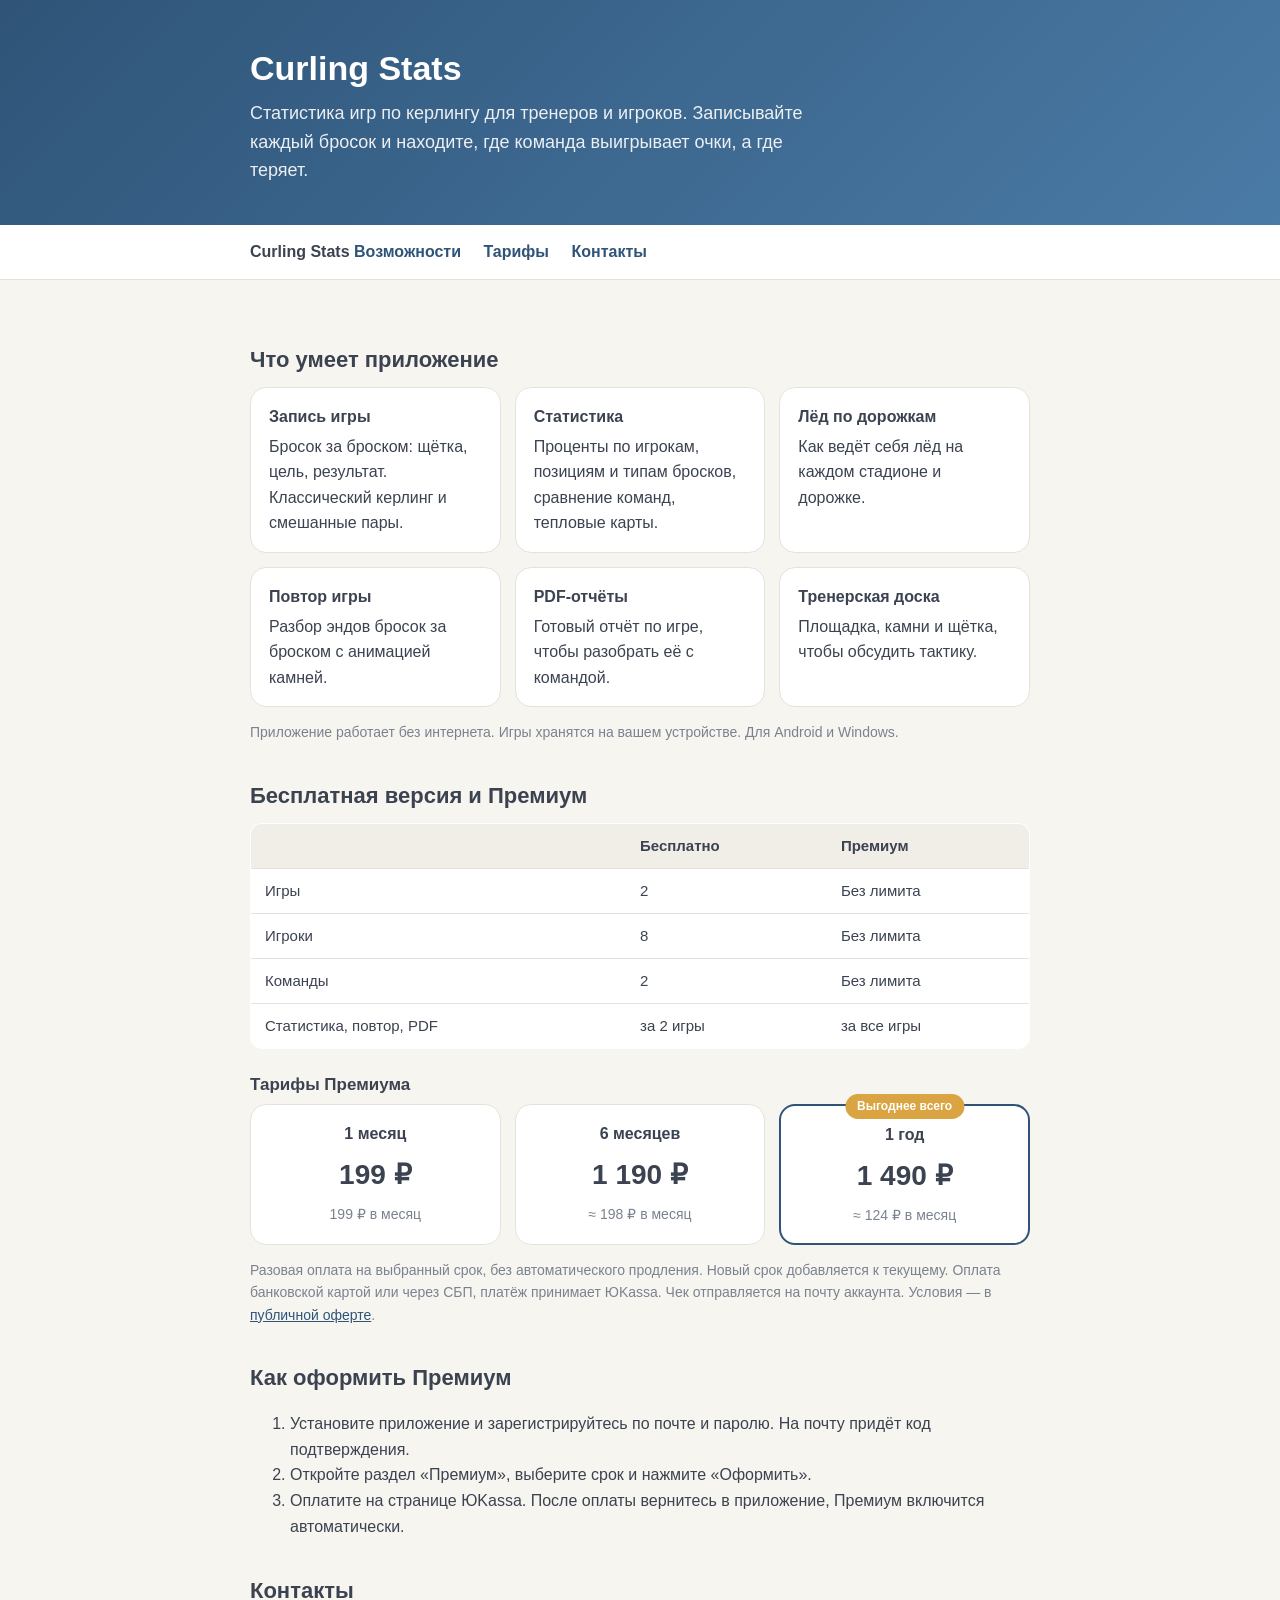
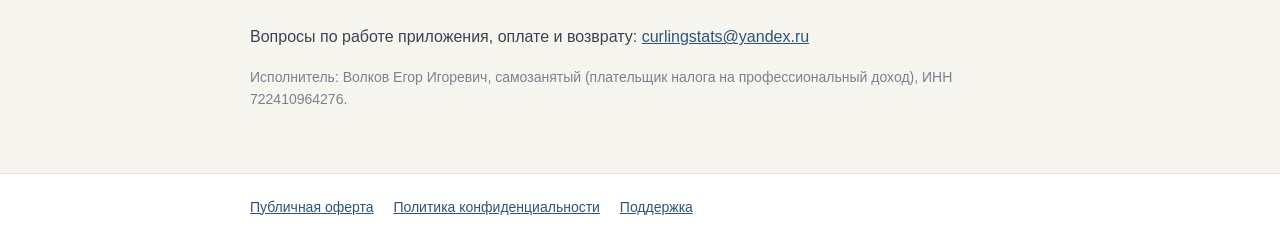
==== index.html @ 292b7df4 "Add files via upload" ====
<!DOCTYPE html>
<html lang="ru">
<head>
<meta charset="utf-8">
<meta name="viewport" content="width=device-width, initial-scale=1">
<title>Curling Stats — статистика игр по керлингу</title>
<meta name="description" content="Curling Stats: приложение для тренеров и игроков по керлингу. Записывайте броски, смотрите статистику, повтор и лёд по дорожкам.">
<link rel="stylesheet" href="style.css">
</head>
<body>
<header class="hero"><div class="wrap">
  <h1>Curling Stats</h1>
  <p>Статистика игр по керлингу для тренеров и игроков. Записывайте каждый бросок и находите, где команда выигрывает очки, а где теряет.</p>
</div></header>
<nav class="top"><div class="wrap">
  <span class="brand">Curling Stats</span>
  <a href="#features">Возможности</a>
  <a href="#prices">Тарифы</a>
  <a href="#contacts">Контакты</a>
</div></nav>
<main><div class="wrap">

<h2 id="features">Что умеет приложение</h2>
<div class="grid">
  <div class="card"><b>Запись игры</b>Бросок за броском: щётка, цель, результат. Классический керлинг и смешанные пары.</div>
  <div class="card"><b>Статистика</b>Проценты по игрокам, позициям и типам бросков, сравнение команд, тепловые карты.</div>
  <div class="card"><b>Лёд по дорожкам</b>Как ведёт себя лёд на каждом стадионе и дорожке.</div>
  <div class="card"><b>Повтор игры</b>Разбор эндов бросок за броском с анимацией камней.</div>
  <div class="card"><b>PDF-отчёты</b>Готовый отчёт по игре, чтобы разобрать её с командой.</div>
  <div class="card"><b>Тренерская доска</b>Площадка, камни и щётка, чтобы обсудить тактику.</div>
</div>
<p class="muted">Приложение работает без интернета. Игры хранятся на вашем устройстве. Для Android и Windows.</p>

<h2 id="prices">Бесплатная версия и Премиум</h2>
<table>
  <tr><th></th><th>Бесплатно</th><th>Премиум</th></tr>
  <tr><td>Игры</td><td>2</td><td>Без лимита</td></tr>
  <tr><td>Игроки</td><td>8</td><td>Без лимита</td></tr>
  <tr><td>Команды</td><td>2</td><td>Без лимита</td></tr>
  <tr><td>Статистика, повтор, PDF</td><td>за 2 игры</td><td>за все игры</td></tr>
</table>

<h3>Тарифы Премиума</h3>
<div class="grid">
  <div class="card price"><b>1 месяц</b><div class="sum">199 ₽</div><div class="note">199 ₽ в месяц</div></div>
  <div class="card price"><b>6 месяцев</b><div class="sum">1 190 ₽</div><div class="note">≈ 198 ₽ в месяц</div></div>
  <div class="card price best"><b>1 год</b><div class="sum">1 490 ₽</div><div class="note">≈ 124 ₽ в месяц</div></div>
</div>
<p class="muted">Разовая оплата на выбранный срок, без автоматического продления. Новый срок добавляется к текущему. Оплата банковской картой или через СБП, платёж принимает ЮKassa. Чек отправляется на почту аккаунта. Условия — в <a href="offer.html">публичной оферте</a>.</p>

<h2>Как оформить Премиум</h2>
<ol>
  <li>Установите приложение и зарегистрируйтесь по почте и паролю. На почту придёт код подтверждения.</li>
  <li>Откройте раздел «Премиум», выберите срок и нажмите «Оформить».</li>
  <li>Оплатите на странице ЮKassa. После оплаты вернитесь в приложение, Премиум включится автоматически.</li>
</ol>

<h2 id="contacts">Контакты</h2>
<p>Вопросы по работе приложения, оплате и возврату: <a href="mailto:curlingstats@yandex.ru">curlingstats@yandex.ru</a></p>
<p class="muted">Исполнитель: Волков Егор Игоревич, самозанятый (плательщик налога на профессиональный доход), ИНН 722410964276.</p>
</div></main>
<footer><div class="wrap">
  <a href="offer.html">Публичная оферта</a>
  <a href="privacy.html">Политика конфиденциальности</a>
  <a href="mailto:curlingstats@yandex.ru">Поддержка</a>
</div></footer>
</body>
</html>
---- style.css ----
:root { --text:#3b4250; --soft:#7a8290; --deep:#2f5478; --deep2:#4a7ba6; --bg:#f7f5f0; --line:#e6e2da; --gold:#d9a441; }
* { box-sizing: border-box; }
body { margin:0; font-family: -apple-system, "Segoe UI", Roboto, Arial, sans-serif; color:var(--text); background:var(--bg); line-height:1.6; }
.wrap { max-width: 820px; margin: 0 auto; padding: 0 20px; }
header.hero { background: linear-gradient(135deg, var(--deep), var(--deep2)); color:#fff; padding: 48px 0 40px; }
header.hero h1 { margin:0 0 10px; font-size: 34px; line-height:1.2; }
header.hero p { margin:0; font-size: 18px; opacity:.9; max-width: 560px; }
nav.top { padding: 14px 0; border-bottom:1px solid var(--line); background:#fff; }
nav.top a { margin-right: 18px; color:var(--deep); text-decoration:none; font-weight:600; }
nav.top .brand { color:var(--text); font-weight:800; }
main { padding: 28px 0 48px; }
h2 { font-size: 22px; margin: 34px 0 10px; }
h3 { font-size: 17px; margin: 22px 0 6px; }
p, li { font-size: 16px; }
.grid { display:grid; grid-template-columns: repeat(auto-fit,minmax(220px,1fr)); gap:14px; }
.card { background:#fff; border:1px solid var(--line); border-radius:16px; padding:16px 18px; }
.card b { display:block; margin-bottom:4px; }
.price { text-align:center; }
.price .sum { font-size: 28px; font-weight:800; margin:6px 0; }
.price .note { color:var(--soft); font-size:14px; }
.price.best { border:2px solid var(--deep); position:relative; }
.price.best::before { content:"Выгоднее всего"; position:absolute; top:-12px; left:50%; transform:translateX(-50%); background:var(--gold); color:#fff; font-size:12px; font-weight:700; padding:3px 12px; border-radius:20px; white-space:nowrap; }
table { border-collapse: collapse; width:100%; background:#fff; border:1px solid var(--line); border-radius:12px; overflow:hidden; }
th, td { text-align:left; padding:10px 14px; border-bottom:1px solid var(--line); font-size:15px; }
th { background:#f1eee8; }
.muted { color:var(--soft); font-size:14px; }
footer { border-top:1px solid var(--line); background:#fff; padding: 22px 0; color:var(--soft); font-size:14px; }
footer a { color:var(--deep); margin-right:16px; }
a { color:var(--deep); }
.legal h2 { margin-top: 28px; }
.legal ol { padding-left: 22px; }
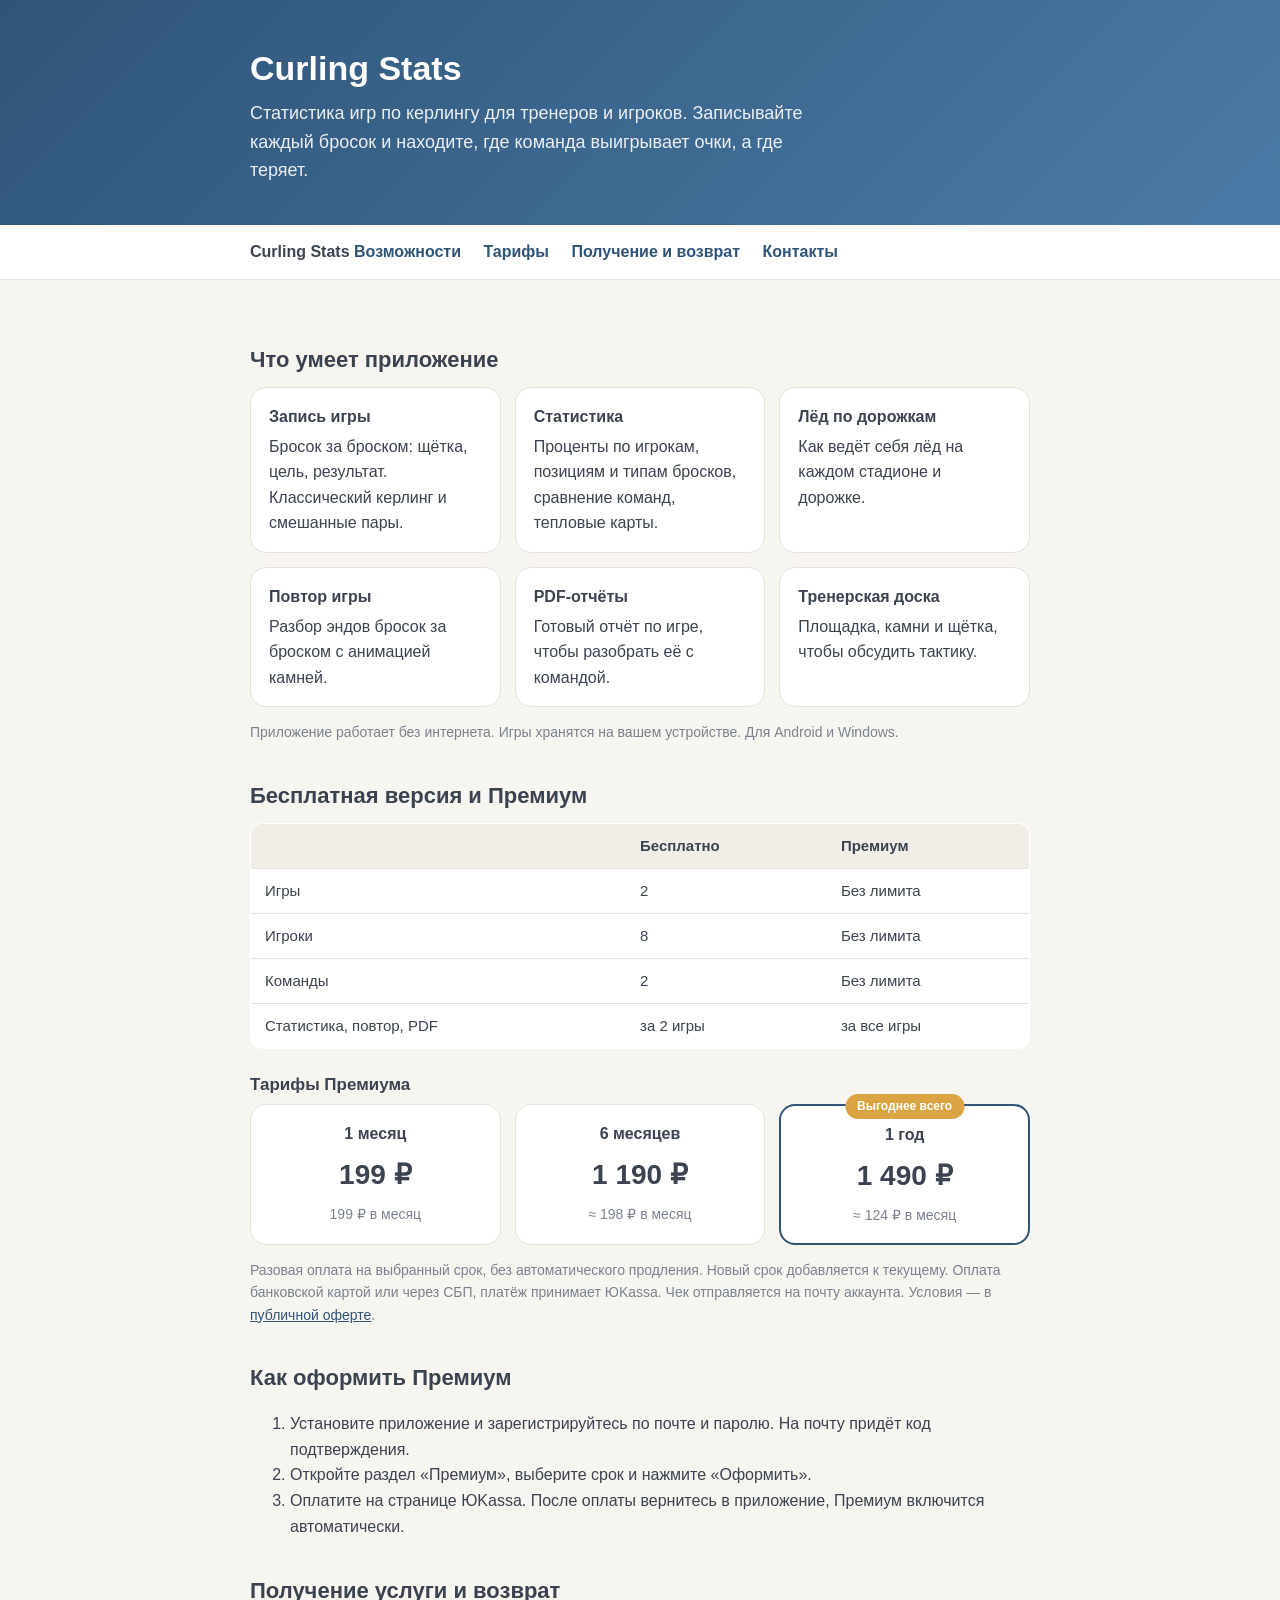
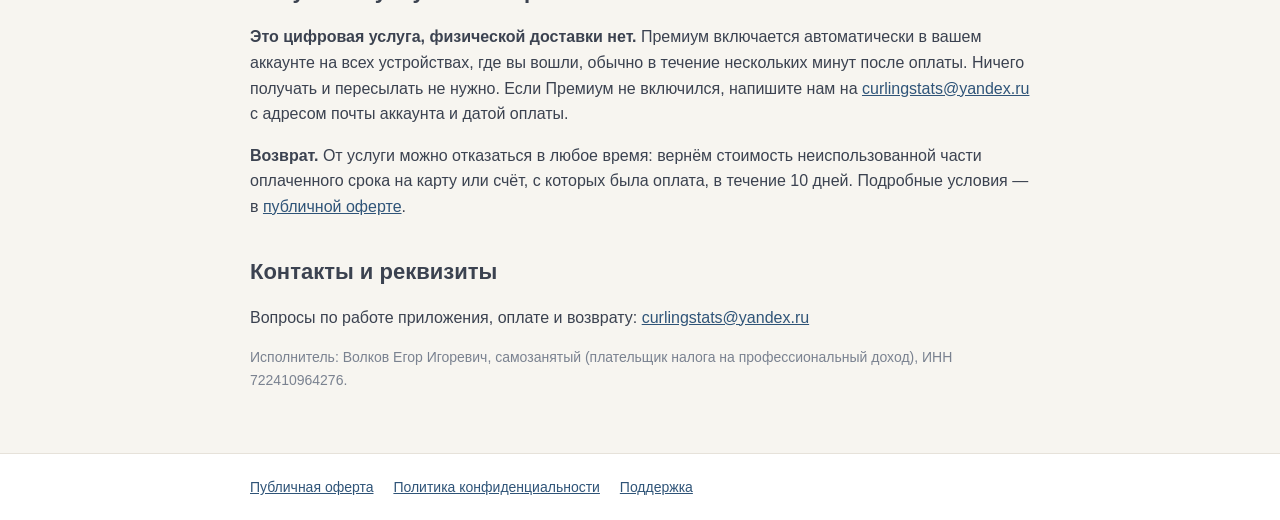
==== commit 1a4747c1: "Add files via upload" ====
--- a/index.html
+++ b/index.html
@@ -16,6 +16,7 @@
   <span class="brand">Curling Stats</span>
   <a href="#features">Возможности</a>
   <a href="#prices">Тарифы</a>
+  <a href="#delivery">Получение и возврат</a>
   <a href="#contacts">Контакты</a>
 </div></nav>
 <main><div class="wrap">
@@ -55,7 +56,11 @@
   <li>Оплатите на странице ЮKassa. После оплаты вернитесь в приложение, Премиум включится автоматически.</li>
 </ol>
 
-<h2 id="contacts">Контакты</h2>
+<h2 id="delivery">Получение услуги и возврат</h2>
+<p><b>Это цифровая услуга, физической доставки нет.</b> Премиум включается автоматически в вашем аккаунте на всех устройствах, где вы вошли, обычно в течение нескольких минут после оплаты. Ничего получать и пересылать не нужно. Если Премиум не включился, напишите нам на <a href="mailto:curlingstats@yandex.ru">curlingstats@yandex.ru</a> с адресом почты аккаунта и датой оплаты.</p>
+<p><b>Возврат.</b> От услуги можно отказаться в любое время: вернём стоимость неиспользованной части оплаченного срока на карту или счёт, с которых была оплата, в течение 10 дней. Подробные условия — в <a href="offer.html">публичной оферте</a>.</p>
+
+<h2 id="contacts">Контакты и реквизиты</h2>
 <p>Вопросы по работе приложения, оплате и возврату: <a href="mailto:curlingstats@yandex.ru">curlingstats@yandex.ru</a></p>
 <p class="muted">Исполнитель: Волков Егор Игоревич, самозанятый (плательщик налога на профессиональный доход), ИНН 722410964276.</p>
 </div></main>
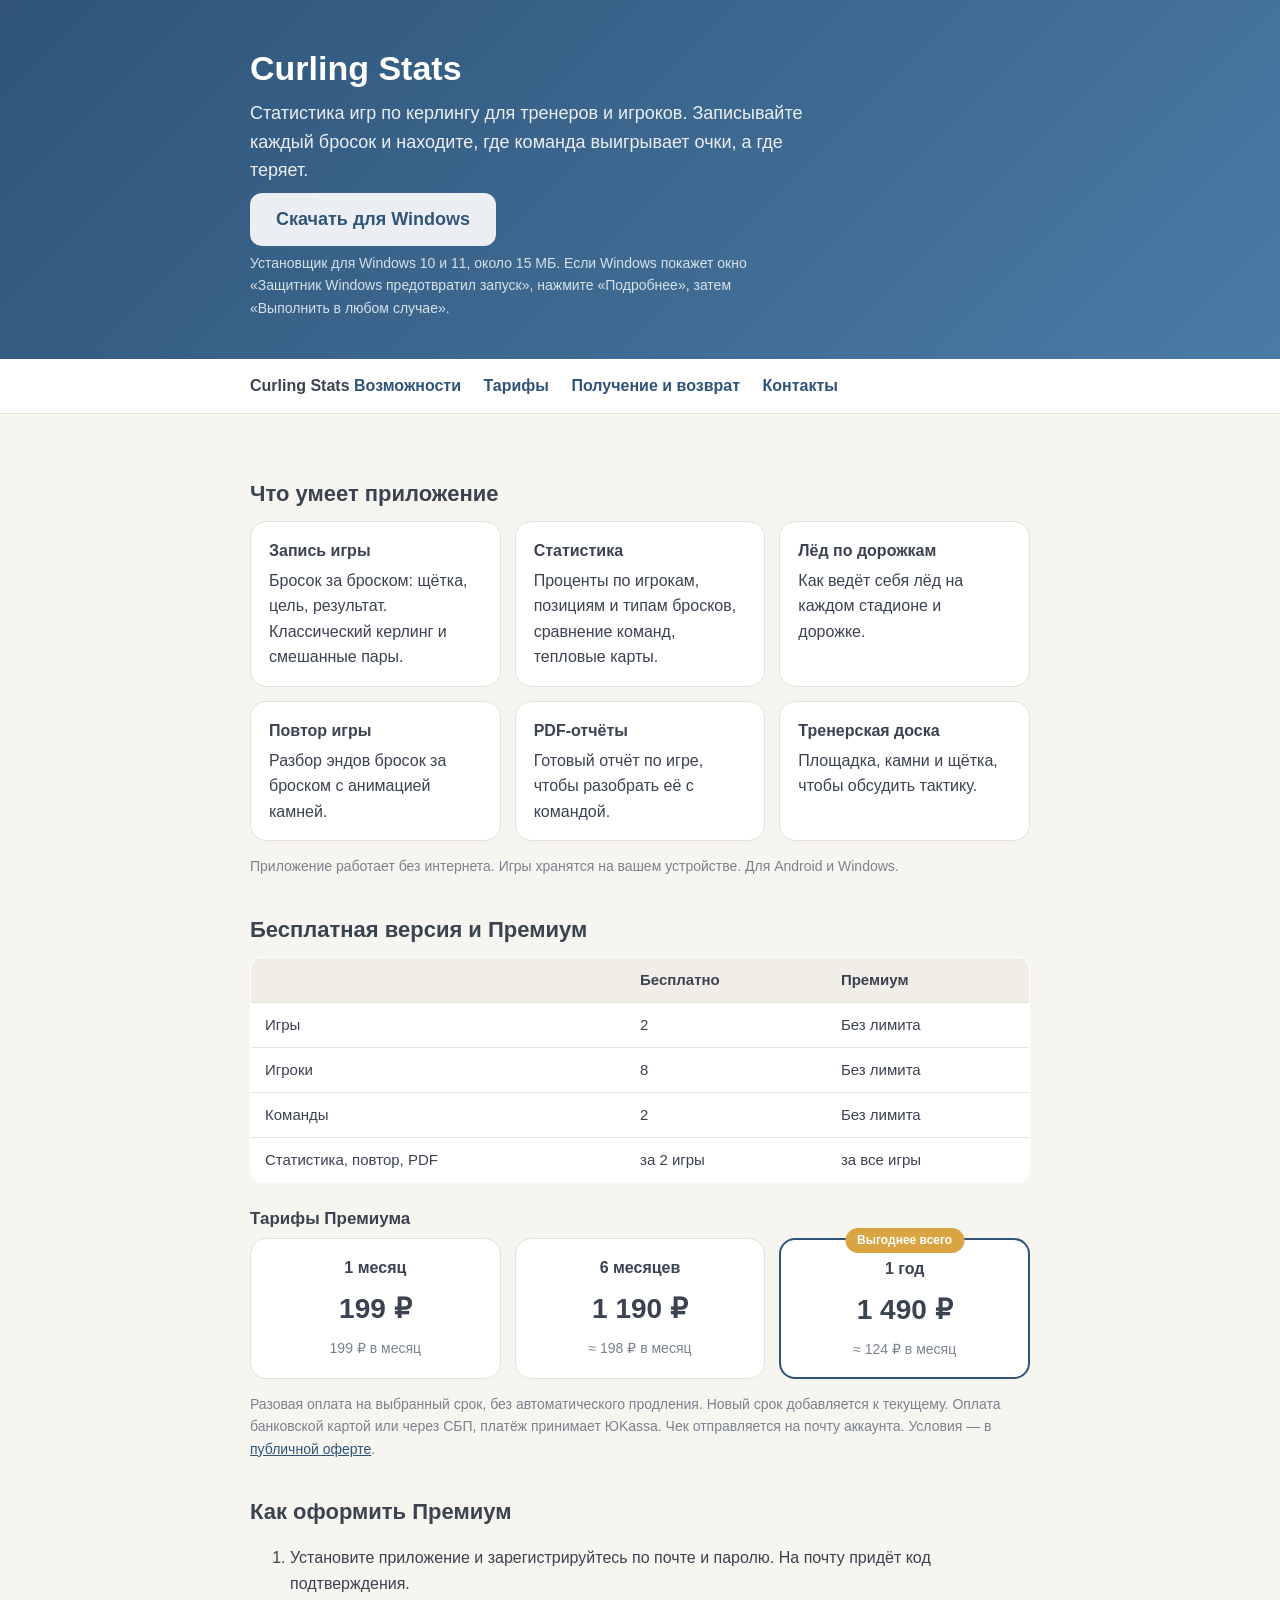
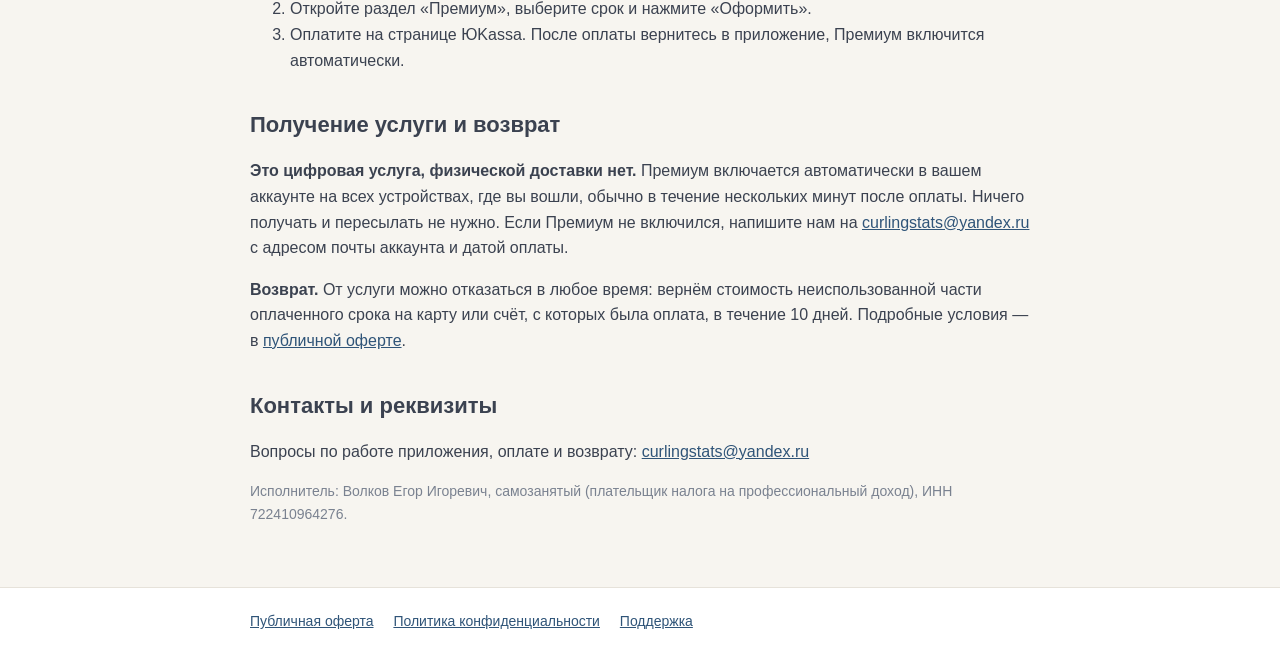
==== commit 95d6b490: "Add files via upload" ====
--- a/index.html
+++ b/index.html
@@ -11,6 +11,8 @@
 <header class="hero"><div class="wrap">
   <h1>Curling Stats</h1>
   <p>Статистика игр по керлингу для тренеров и игроков. Записывайте каждый бросок и находите, где команда выигрывает очки, а где теряет.</p>
+  <p><a class="btn" href="https://github.com/Grovlyd/curlingstats-site/releases/latest/download/CurlingStats_Setup.exe">Скачать для Windows</a></p>
+  <p class="small">Установщик для Windows 10 и 11, около 15 МБ. Если Windows покажет окно «Защитник Windows предотвратил запуск», нажмите «Подробнее», затем «Выполнить в любом случае».</p>
 </div></header>
 <nav class="top"><div class="wrap">
   <span class="brand">Curling Stats</span>
--- a/style.css
+++ b/style.css
@@ -29,3 +29,6 @@
 a { color:var(--deep); }
 .legal h2 { margin-top: 28px; }
 .legal ol { padding-left: 22px; }
+.btn { display:inline-block; background:#fff; color:var(--deep); font-weight:800; text-decoration:none; padding:12px 26px; border-radius:12px; margin-top:8px; }
+.btn:hover { background:#f1eee8; }
+header.hero p.small { font-size:14px; opacity:.8; margin-top:6px; }
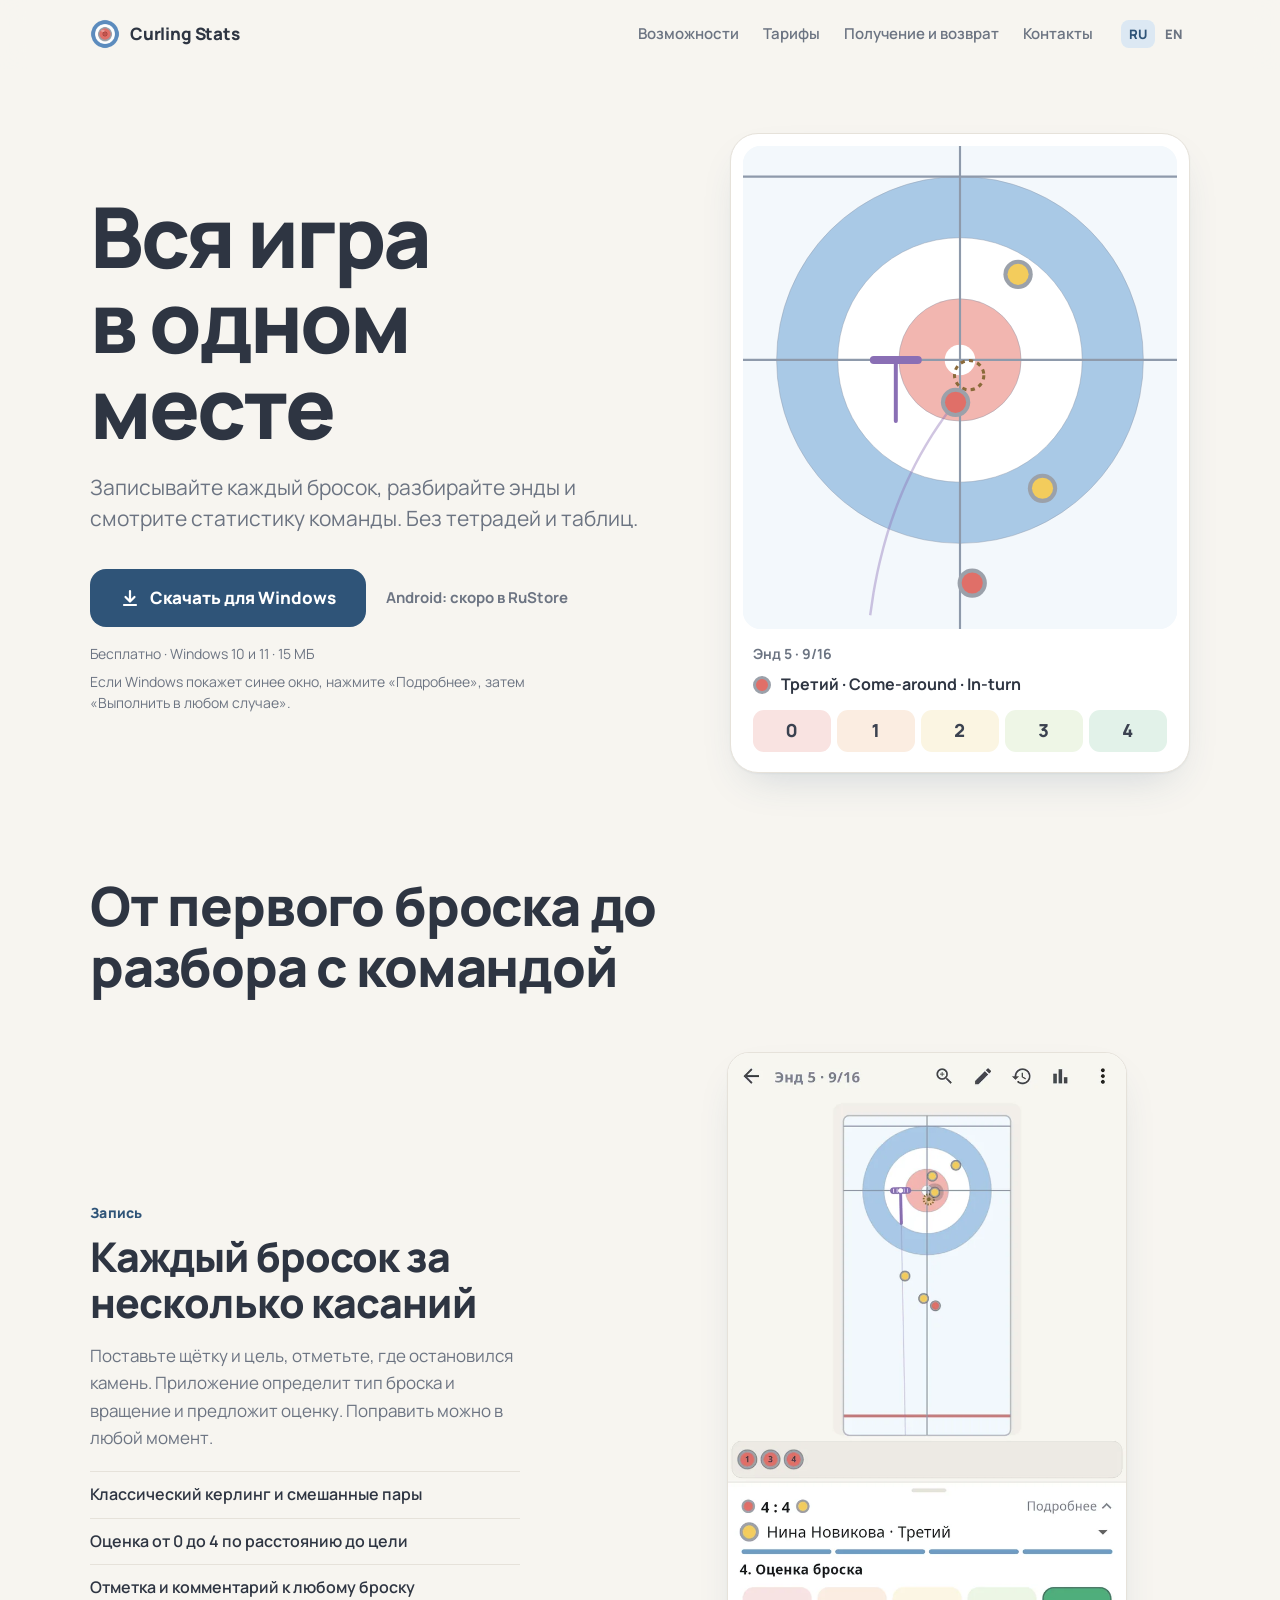
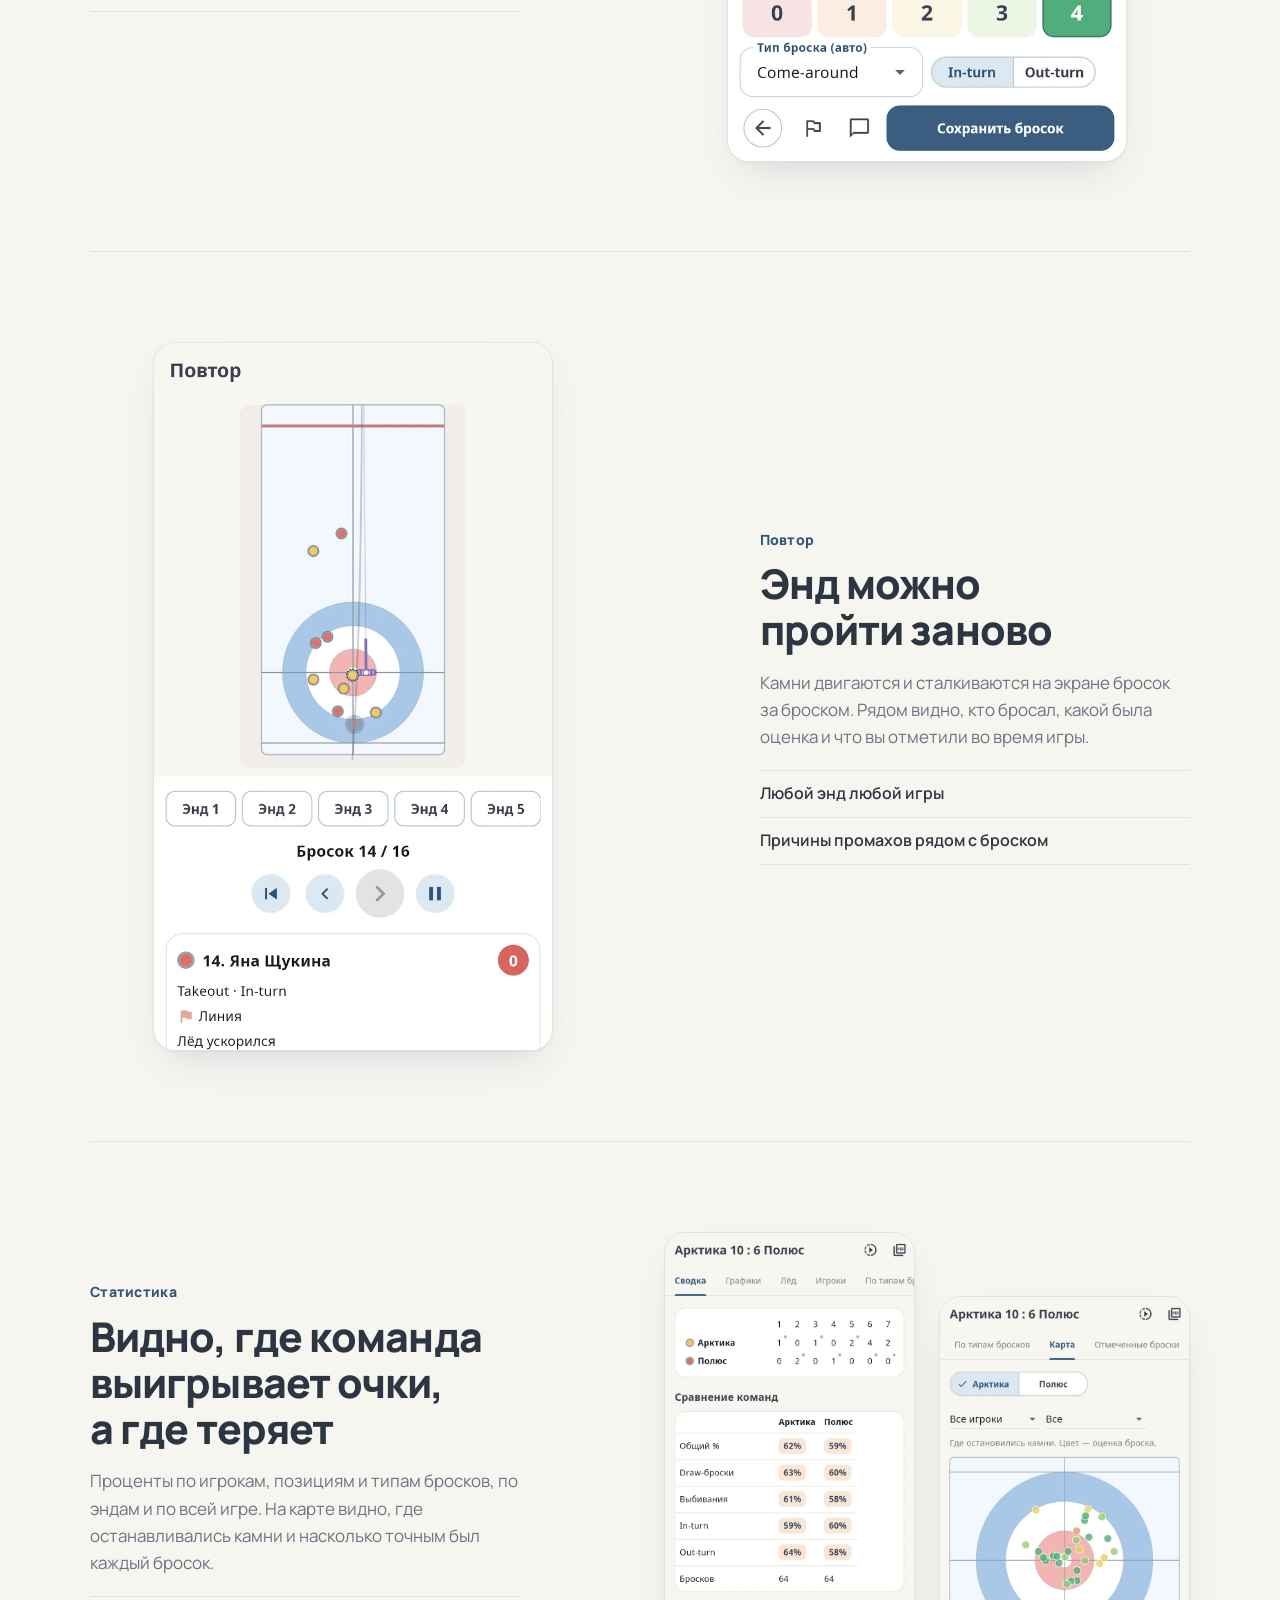
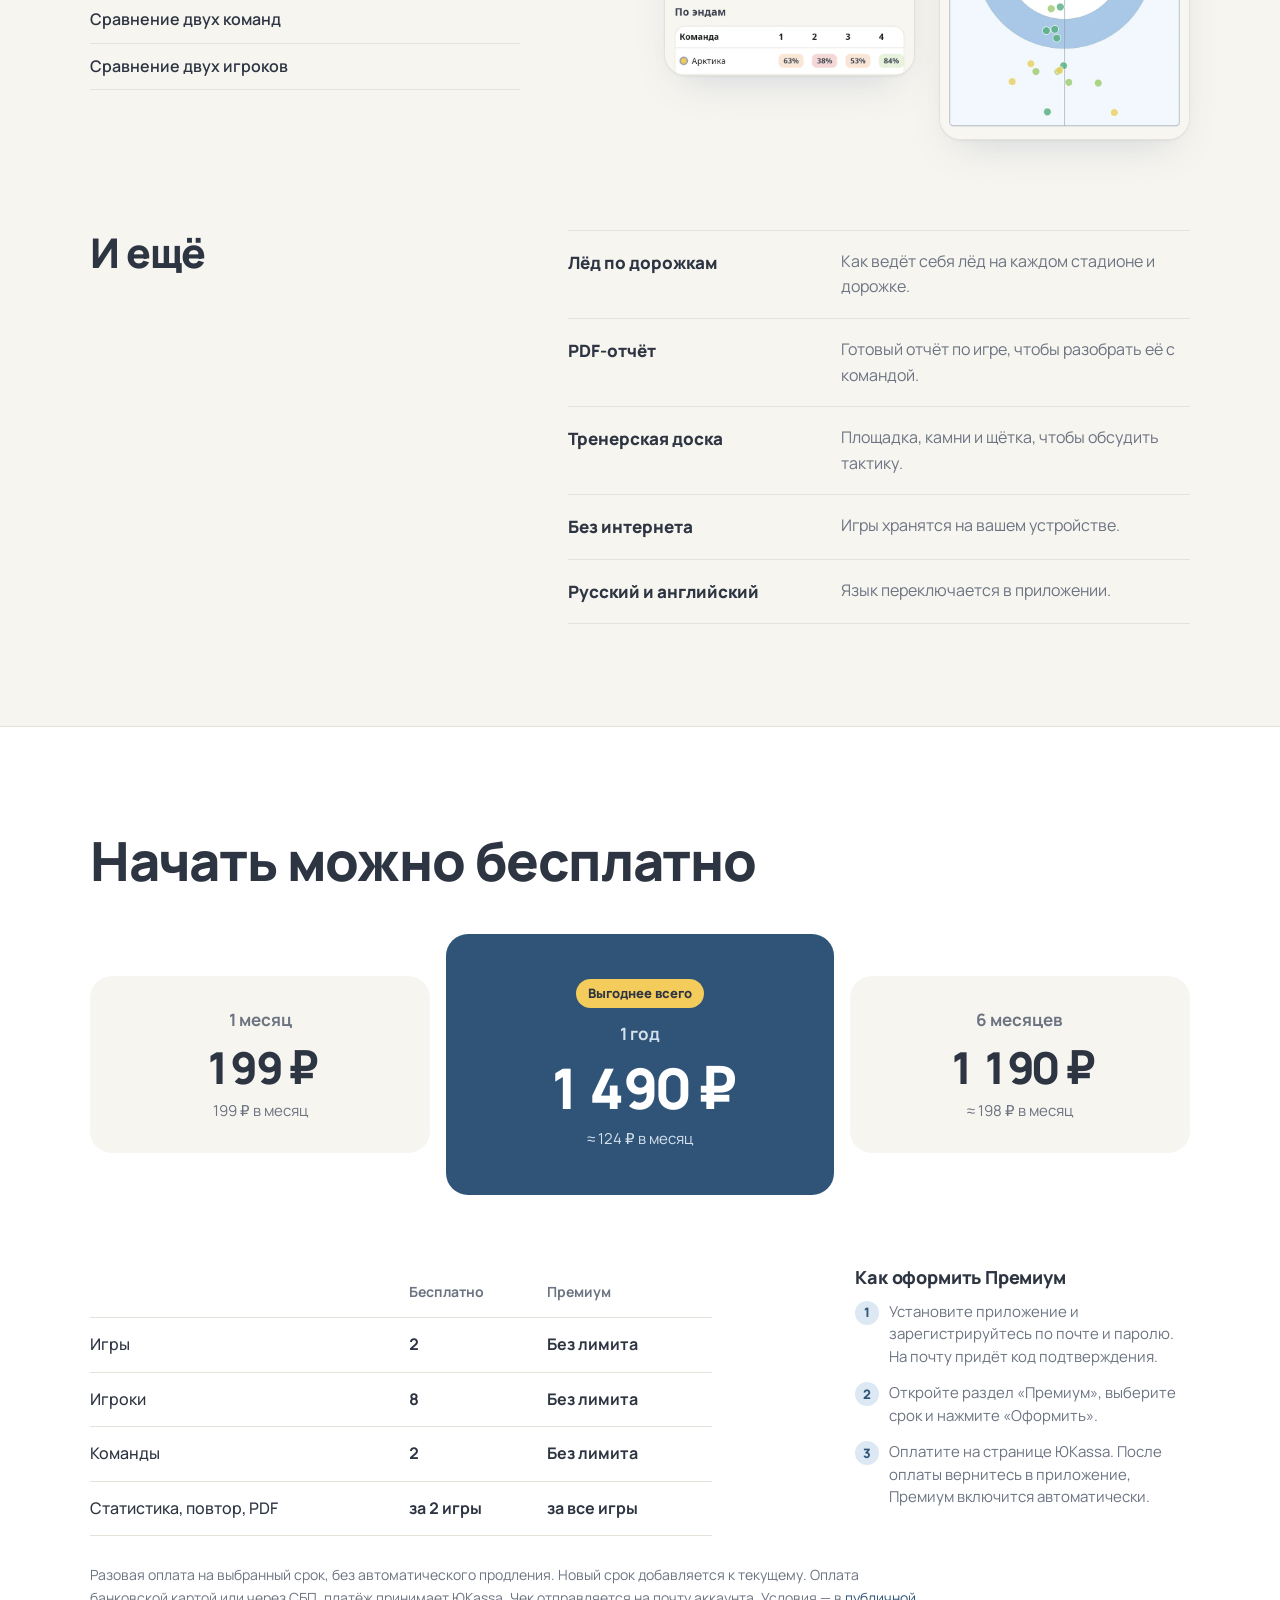
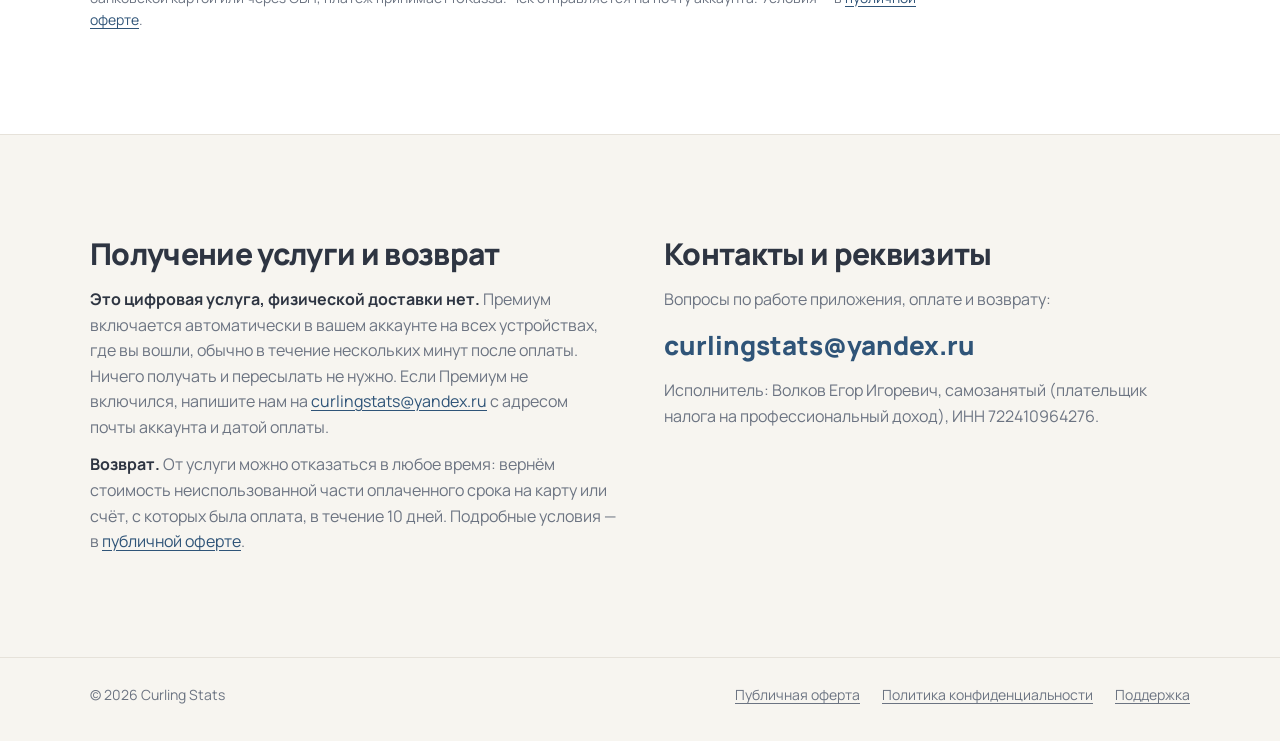
==== commit 0ff579cf: "Add files via upload" ====
--- a/index.html
+++ b/index.html
@@ -1,75 +1,171 @@
-<!DOCTYPE html>
-<html lang="ru">
-<head>
-<meta charset="utf-8">
-<meta name="viewport" content="width=device-width, initial-scale=1">
-<title>Curling Stats — статистика игр по керлингу</title>
-<meta name="description" content="Curling Stats: приложение для тренеров и игроков по керлингу. Записывайте броски, смотрите статистику, повтор и лёд по дорожкам.">
-<link rel="stylesheet" href="style.css">
-</head>
-<body>
-<header class="hero"><div class="wrap">
-  <h1>Curling Stats</h1>
-  <p>Статистика игр по керлингу для тренеров и игроков. Записывайте каждый бросок и находите, где команда выигрывает очки, а где теряет.</p>
-  <p><a class="btn" href="https://github.com/Grovlyd/curlingstats-site/releases/latest/download/CurlingStats_Setup.exe">Скачать для Windows</a></p>
-  <p class="small">Установщик для Windows 10 и 11, около 15 МБ. Если Windows покажет окно «Защитник Windows предотвратил запуск», нажмите «Подробнее», затем «Выполнить в любом случае».</p>
-</div></header>
-<nav class="top"><div class="wrap">
-  <span class="brand">Curling Stats</span>
-  <a href="#features">Возможности</a>
-  <a href="#prices">Тарифы</a>
-  <a href="#delivery">Получение и возврат</a>
-  <a href="#contacts">Контакты</a>
-</div></nav>
-<main><div class="wrap">
-
-<h2 id="features">Что умеет приложение</h2>
-<div class="grid">
-  <div class="card"><b>Запись игры</b>Бросок за броском: щётка, цель, результат. Классический керлинг и смешанные пары.</div>
-  <div class="card"><b>Статистика</b>Проценты по игрокам, позициям и типам бросков, сравнение команд, тепловые карты.</div>
-  <div class="card"><b>Лёд по дорожкам</b>Как ведёт себя лёд на каждом стадионе и дорожке.</div>
-  <div class="card"><b>Повтор игры</b>Разбор эндов бросок за броском с анимацией камней.</div>
-  <div class="card"><b>PDF-отчёты</b>Готовый отчёт по игре, чтобы разобрать её с командой.</div>
-  <div class="card"><b>Тренерская доска</b>Площадка, камни и щётка, чтобы обсудить тактику.</div>
-</div>
-<p class="muted">Приложение работает без интернета. Игры хранятся на вашем устройстве. Для Android и Windows.</p>
-
-<h2 id="prices">Бесплатная версия и Премиум</h2>
-<table>
-  <tr><th></th><th>Бесплатно</th><th>Премиум</th></tr>
-  <tr><td>Игры</td><td>2</td><td>Без лимита</td></tr>
-  <tr><td>Игроки</td><td>8</td><td>Без лимита</td></tr>
-  <tr><td>Команды</td><td>2</td><td>Без лимита</td></tr>
-  <tr><td>Статистика, повтор, PDF</td><td>за 2 игры</td><td>за все игры</td></tr>
-</table>
-
-<h3>Тарифы Премиума</h3>
-<div class="grid">
-  <div class="card price"><b>1 месяц</b><div class="sum">199 ₽</div><div class="note">199 ₽ в месяц</div></div>
-  <div class="card price"><b>6 месяцев</b><div class="sum">1 190 ₽</div><div class="note">≈ 198 ₽ в месяц</div></div>
-  <div class="card price best"><b>1 год</b><div class="sum">1 490 ₽</div><div class="note">≈ 124 ₽ в месяц</div></div>
-</div>
-<p class="muted">Разовая оплата на выбранный срок, без автоматического продления. Новый срок добавляется к текущему. Оплата банковской картой или через СБП, платёж принимает ЮKassa. Чек отправляется на почту аккаунта. Условия — в <a href="offer.html">публичной оферте</a>.</p>
-
-<h2>Как оформить Премиум</h2>
-<ol>
-  <li>Установите приложение и зарегистрируйтесь по почте и паролю. На почту придёт код подтверждения.</li>
-  <li>Откройте раздел «Премиум», выберите срок и нажмите «Оформить».</li>
-  <li>Оплатите на странице ЮKassa. После оплаты вернитесь в приложение, Премиум включится автоматически.</li>
-</ol>
-
-<h2 id="delivery">Получение услуги и возврат</h2>
-<p><b>Это цифровая услуга, физической доставки нет.</b> Премиум включается автоматически в вашем аккаунте на всех устройствах, где вы вошли, обычно в течение нескольких минут после оплаты. Ничего получать и пересылать не нужно. Если Премиум не включился, напишите нам на <a href="mailto:curlingstats@yandex.ru">curlingstats@yandex.ru</a> с адресом почты аккаунта и датой оплаты.</p>
-<p><b>Возврат.</b> От услуги можно отказаться в любое время: вернём стоимость неиспользованной части оплаченного срока на карту или счёт, с которых была оплата, в течение 10 дней. Подробные условия — в <a href="offer.html">публичной оферте</a>.</p>
-
-<h2 id="contacts">Контакты и реквизиты</h2>
-<p>Вопросы по работе приложения, оплате и возврату: <a href="mailto:curlingstats@yandex.ru">curlingstats@yandex.ru</a></p>
-<p class="muted">Исполнитель: Волков Егор Игоревич, самозанятый (плательщик налога на профессиональный доход), ИНН 722410964276.</p>
-</div></main>
-<footer><div class="wrap">
-  <a href="offer.html">Публичная оферта</a>
-  <a href="privacy.html">Политика конфиденциальности</a>
-  <a href="mailto:curlingstats@yandex.ru">Поддержка</a>
-</div></footer>
-</body>
-</html>
+<!DOCTYPE html>
+<html lang="ru">
+<head>
+<meta charset="utf-8">
+<meta name="viewport" content="width=device-width, initial-scale=1">
+<title>Curling Stats — статистика игр по керлингу</title>
+<meta name="description" content="Приложение для тренеров по керлингу: запись бросков, повтор эндов, статистика команды и PDF-отчёт. Бесплатная версия для Windows.">
+<link rel="canonical" href="https://curlingstats.ru/">
+<link rel="alternate" hreflang="ru" href="https://curlingstats.ru/">
+<link rel="alternate" hreflang="en" href="https://curlingstats.ru/en/">
+<meta property="og:title" content="Curling Stats — вся игра в одном месте">
+<meta property="og:description" content="Запись бросков, повтор эндов и статистика команды.">
+<meta property="og:image" content="https://curlingstats.ru/assets/icon-512.png">
+<meta property="og:url" content="https://curlingstats.ru/">
+<meta name="theme-color" content="#F7F5F0">
+<link rel="icon" type="image/png" sizes="96x96" href="assets/icon-96.png">
+<link rel="apple-touch-icon" href="assets/icon-180.png">
+<link rel="preload" href="assets/fonts/manrope-cyrillic.woff2" as="font" type="font/woff2" crossorigin>
+<link rel="stylesheet" href="style.css">
+<script>document.documentElement.className='js'</script>
+</head>
+<body>
+<header class="site-head"><div class="wrap">
+  <a class="brand" href="#top"><img src="assets/icon-96.png" alt="" width="30" height="30">Curling Stats</a>
+  <nav class="site-nav" aria-label="Разделы">
+    <a href="#features">Возможности</a>
+    <a href="#prices">Тарифы</a>
+    <a href="#delivery">Получение и возврат</a>
+    <a href="#contacts">Контакты</a>
+  </nav>
+  <div class="lang"><span aria-current="true">RU</span><a href="en/" hreflang="en" lang="en">EN</a></div>
+</div></header>
+
+<main id="top">
+<section class="hero"><div class="wrap">
+  <div>
+    <h1>Вся игра в&nbsp;одном месте</h1>
+    <p class="lead">Записывайте каждый бросок, разбирайте энды и смотрите статистику команды. Без тетрадей и таблиц.</p>
+    <div class="cta">
+      <a class="btn" href="https://github.com/Grovlyd/curlingstats-site/releases/latest/download/CurlingStats_Setup.exe">
+        <svg viewBox="0 0 20 20" fill="none" stroke="currentColor" stroke-width="2.2" stroke-linecap="round" stroke-linejoin="round" aria-hidden="true"><path d="M10 3v10M5.5 9 10 13.5 14.5 9M4 17h12"/></svg>
+        Скачать для Windows
+      </a>
+      <span class="soon">Android: скоро в RuStore</span>
+    </div>
+    <p class="fine">Бесплатно · Windows 10 и 11 · 15 МБ</p>
+    <p class="hint">Если Windows покажет синее окно, нажмите «Подробнее», затем «Выполнить в любом случае».</p>
+  </div>
+  <figure class="live" style="margin-block:0">
+    <canvas id="sheet" role="img" aria-label="Анимация: камни движутся по льду к дому, каждый бросок получает оценку от 0 до 4"></canvas>
+    <figcaption class="hud">
+      <div class="hud-top" id="hud-shot">Энд 5 · 9/16</div>
+      <div class="hud-row"><i id="hud-dot"></i><span id="hud-who">Третий · Come-around · In-turn</span></div>
+      <div class="rate" aria-hidden="true"><b>0</b><b>1</b><b>2</b><b>3</b><b>4</b></div>
+    </figcaption>
+  </figure>
+</div></section>
+
+<section id="features"><div class="wrap">
+  <h2 class="section-title reveal">От первого броска до разбора с&nbsp;командой</h2>
+
+  <article class="chapter reveal">
+    <div class="text">
+      <div class="kicker">Запись</div>
+      <h3>Каждый бросок за несколько касаний</h3>
+      <p>Поставьте щётку и цель, отметьте, где остановился камень. Приложение определит тип броска и вращение и предложит оценку. Поправить можно в любой момент.</p>
+      <ul>
+        <li>Классический керлинг и смешанные пары</li>
+        <li>Оценка от 0 до 4 по расстоянию до цели</li>
+        <li>Отметка и комментарий к любому броску</li>
+      </ul>
+    </div>
+    <div class="media single"><div class="shot"><img src="assets/shots/record.webp" width="720" height="1280" loading="lazy" alt="Экран записи броска: дом, камни и оценка от 0 до 4"></div></div>
+  </article>
+
+  <article class="chapter flip reveal">
+    <div class="text">
+      <div class="kicker">Повтор</div>
+      <h3>Энд можно пройти заново</h3>
+      <p>Камни двигаются и сталкиваются на экране бросок за броском. Рядом видно, кто бросал, какой была оценка и что вы отметили во время игры.</p>
+      <ul>
+        <li>Любой энд любой игры</li>
+        <li>Причины промахов рядом с броском</li>
+      </ul>
+    </div>
+    <div class="media single"><div class="shot"><img src="assets/shots/replay.webp" width="720" height="1280" loading="lazy" alt="Экран повтора: бросок 14 из 16 с оценкой и причиной промаха"></div></div>
+  </article>
+
+  <article class="chapter reveal">
+    <div class="text">
+      <div class="kicker">Статистика</div>
+      <h3>Видно, где команда выигрывает очки, а&nbsp;где теряет</h3>
+      <p>Проценты по игрокам, позициям и типам бросков, по эндам и по всей игре. На карте видно, где останавливались камни и насколько точным был каждый бросок.</p>
+      <ul>
+        <li>Сравнение двух команд</li>
+        <li>Сравнение двух игроков</li>
+      </ul>
+    </div>
+    <div class="media pair">
+      <div class="shot"><img src="assets/shots/stats.webp" width="720" height="1280" loading="lazy" alt="Сводка игры: счёт по эндам и сравнение команд в процентах"></div>
+      <div class="shot"><img src="assets/shots/map.webp" width="720" height="1280" loading="lazy" alt="Карта: точки остановки камней в доме, цвет показывает оценку броска"></div>
+    </div>
+  </article>
+</div></section>
+
+<section class="section" style="padding-top:0"><div class="wrap also reveal">
+  <div class="head"><h2 class="section-title" style="font-size:clamp(28px,3.2vw,42px)">И&nbsp;ещё</h2></div>
+  <dl>
+    <div><dt>Лёд по дорожкам</dt><dd>Как ведёт себя лёд на каждом стадионе и дорожке.</dd></div>
+    <div><dt>PDF-отчёт</dt><dd>Готовый отчёт по игре, чтобы разобрать её с командой.</dd></div>
+    <div><dt>Тренерская доска</dt><dd>Площадка, камни и щётка, чтобы обсудить тактику.</dd></div>
+    <div><dt>Без интернета</dt><dd>Игры хранятся на вашем устройстве.</dd></div>
+    <div><dt>Русский и английский</dt><dd>Язык переключается в приложении.</dd></div>
+  </dl>
+</div></section>
+
+<section class="section band" id="prices"><div class="wrap">
+  <h2 class="section-title reveal">Начать можно бесплатно</h2>
+  <div class="plans reveal">
+    <div class="plan"><span>1 месяц</span><strong>199 ₽</strong><em>199 ₽ в месяц</em></div>
+    <div class="plan best"><u>Выгоднее всего</u><span>1 год</span><strong>1 490 ₽</strong><em>≈ 124 ₽ в месяц</em></div>
+    <div class="plan"><span>6 месяцев</span><strong>1 190 ₽</strong><em>≈ 198 ₽ в месяц</em></div>
+  </div>
+  <div class="compare-wrap reveal">
+    <table class="compare">
+      <thead><tr><th scope="col"></th><th scope="col">Бесплатно</th><th scope="col">Премиум</th></tr></thead>
+      <tbody>
+        <tr><td>Игры</td><td>2</td><td>Без лимита</td></tr>
+        <tr><td>Игроки</td><td>8</td><td>Без лимита</td></tr>
+        <tr><td>Команды</td><td>2</td><td>Без лимита</td></tr>
+        <tr><td>Статистика, повтор, PDF</td><td>за 2 игры</td><td>за все игры</td></tr>
+      </tbody>
+    </table>
+    <div class="steps">
+      <h3>Как оформить Премиум</h3>
+      <ol>
+        <li>Установите приложение и зарегистрируйтесь по почте и паролю. На почту придёт код подтверждения.</li>
+        <li>Откройте раздел «Премиум», выберите срок и нажмите «Оформить».</li>
+        <li>Оплатите на странице ЮKassa. После оплаты вернитесь в приложение, Премиум включится автоматически.</li>
+      </ol>
+    </div>
+  </div>
+  <p class="pay-note">Разовая оплата на выбранный срок, без автоматического продления. Новый срок добавляется к текущему. Оплата банковской картой или через СБП, платёж принимает ЮKassa. Чек отправляется на почту аккаунта. Условия — в <a href="offer.html">публичной оферте</a>.</p>
+</div></section>
+
+<section class="section"><div class="wrap terms">
+  <div id="delivery">
+    <h2>Получение услуги и возврат</h2>
+    <p><b>Это цифровая услуга, физической доставки нет.</b> Премиум включается автоматически в вашем аккаунте на всех устройствах, где вы вошли, обычно в течение нескольких минут после оплаты. Ничего получать и пересылать не нужно. Если Премиум не включился, напишите нам на <a href="mailto:curlingstats@yandex.ru">curlingstats@yandex.ru</a> с адресом почты аккаунта и датой оплаты.</p>
+    <p><b>Возврат.</b> От услуги можно отказаться в любое время: вернём стоимость неиспользованной части оплаченного срока на карту или счёт, с которых была оплата, в течение 10 дней. Подробные условия — в <a href="offer.html">публичной оферте</a>.</p>
+  </div>
+  <div id="contacts">
+    <h2>Контакты и реквизиты</h2>
+    <p>Вопросы по работе приложения, оплате и возврату:</p>
+    <p><a class="mail" href="mailto:curlingstats@yandex.ru">curlingstats@yandex.ru</a></p>
+    <p>Исполнитель: Волков Егор Игоревич, самозанятый (плательщик налога на профессиональный доход), ИНН 722410964276.</p>
+  </div>
+</div></section>
+</main>
+
+<footer class="site-foot"><div class="wrap">
+  <span>© 2026 Curling Stats</span>
+  <nav aria-label="Документы">
+    <a href="offer.html">Публичная оферта</a>
+    <a href="privacy.html">Политика конфиденциальности</a>
+    <a href="mailto:curlingstats@yandex.ru">Поддержка</a>
+  </nav>
+</div></footer>
+<script src="app.js"></script>
+</body>
+</html>
--- a/style.css
+++ b/style.css
@@ -1,34 +1,184 @@
-:root { --text:#3b4250; --soft:#7a8290; --deep:#2f5478; --deep2:#4a7ba6; --bg:#f7f5f0; --line:#e6e2da; --gold:#d9a441; }
-* { box-sizing: border-box; }
-body { margin:0; font-family: -apple-system, "Segoe UI", Roboto, Arial, sans-serif; color:var(--text); background:var(--bg); line-height:1.6; }
-.wrap { max-width: 820px; margin: 0 auto; padding: 0 20px; }
-header.hero { background: linear-gradient(135deg, var(--deep), var(--deep2)); color:#fff; padding: 48px 0 40px; }
-header.hero h1 { margin:0 0 10px; font-size: 34px; line-height:1.2; }
-header.hero p { margin:0; font-size: 18px; opacity:.9; max-width: 560px; }
-nav.top { padding: 14px 0; border-bottom:1px solid var(--line); background:#fff; }
-nav.top a { margin-right: 18px; color:var(--deep); text-decoration:none; font-weight:600; }
-nav.top .brand { color:var(--text); font-weight:800; }
-main { padding: 28px 0 48px; }
-h2 { font-size: 22px; margin: 34px 0 10px; }
-h3 { font-size: 17px; margin: 22px 0 6px; }
-p, li { font-size: 16px; }
-.grid { display:grid; grid-template-columns: repeat(auto-fit,minmax(220px,1fr)); gap:14px; }
-.card { background:#fff; border:1px solid var(--line); border-radius:16px; padding:16px 18px; }
-.card b { display:block; margin-bottom:4px; }
-.price { text-align:center; }
-.price .sum { font-size: 28px; font-weight:800; margin:6px 0; }
-.price .note { color:var(--soft); font-size:14px; }
-.price.best { border:2px solid var(--deep); position:relative; }
-.price.best::before { content:"Выгоднее всего"; position:absolute; top:-12px; left:50%; transform:translateX(-50%); background:var(--gold); color:#fff; font-size:12px; font-weight:700; padding:3px 12px; border-radius:20px; white-space:nowrap; }
-table { border-collapse: collapse; width:100%; background:#fff; border:1px solid var(--line); border-radius:12px; overflow:hidden; }
-th, td { text-align:left; padding:10px 14px; border-bottom:1px solid var(--line); font-size:15px; }
-th { background:#f1eee8; }
-.muted { color:var(--soft); font-size:14px; }
-footer { border-top:1px solid var(--line); background:#fff; padding: 22px 0; color:var(--soft); font-size:14px; }
-footer a { color:var(--deep); margin-right:16px; }
-a { color:var(--deep); }
-.legal h2 { margin-top: 28px; }
-.legal ol { padding-left: 22px; }
-.btn { display:inline-block; background:#fff; color:var(--deep); font-weight:800; text-decoration:none; padding:12px 26px; border-radius:12px; margin-top:8px; }
-.btn:hover { background:#f1eee8; }
-header.hero p.small { font-size:14px; opacity:.8; margin-top:6px; }
+/* Curling Stats site. Colours come from lib/theme.dart in the app. */
+@font-face { font-family:"Manrope"; font-style:normal; font-weight:200 800; font-display:swap;
+  src:url("assets/fonts/manrope-cyrillic.woff2") format("woff2");
+  unicode-range:U+0301,U+0400-045F,U+0490-0491,U+04B0-04B1,U+2116; }
+@font-face { font-family:"Manrope"; font-style:normal; font-weight:200 800; font-display:swap;
+  src:url("assets/fonts/manrope-latin.woff2") format("woff2");
+  unicode-range:U+0000-00FF,U+0131,U+0152-0153,U+02BB-02BC,U+02C6,U+02DA,U+02DC,U+2000-206F,U+20AC,U+20BD,U+2122,U+2191,U+2193,U+2212,U+2215,U+FEFF,U+FFFD; }
+
+:root {
+  --bg:#F7F5F0; --surface:#FFFFFF; --line:#E6E2DA;
+  --text:#2E3542; --soft:#6C7482; --deep:#2F5478; --deep-hover:#26476A;
+  --ring:#A9C9E6; --ring-soft:#DCE8F3; --red:#E06F68; --yellow:#F3CC5C;
+  --gutter:clamp(20px,4vw,40px); --max:1180px;
+  --radius:22px;
+  --shadow:0 1px 2px rgba(47,84,120,.06),0 18px 44px -18px rgba(47,84,120,.22);
+}
+*,*::before,*::after { box-sizing:border-box; }
+html { scroll-behavior:smooth; scroll-padding-top:84px; -webkit-text-size-adjust:100%; }
+body { margin:0; background:var(--bg); color:var(--text);
+  font-family:"Manrope","Segoe UI",Roboto,Arial,sans-serif; font-size:17px; line-height:1.6;
+  -webkit-font-smoothing:antialiased; }
+img,canvas { display:block; max-width:100%; }
+a { color:var(--deep); text-underline-offset:3px; }
+h1,h2,h3 { margin:0; color:var(--text); letter-spacing:-.022em; line-height:1.12; font-weight:800; text-wrap:balance; }
+p { margin:0; }
+.wrap { max-width:var(--max); margin:0 auto; padding:0 var(--gutter); }
+:focus-visible { outline:3px solid var(--ring); outline-offset:3px; border-radius:6px; }
+
+/* Header */
+.site-head { position:sticky; top:0; z-index:20; background:rgba(247,245,240,.9);
+  -webkit-backdrop-filter:blur(12px); backdrop-filter:blur(12px); border-bottom:1px solid transparent; transition:border-color .2s; }
+.site-head.scrolled { border-bottom-color:var(--line); }
+.site-head .wrap { display:flex; align-items:center; gap:28px; height:68px; }
+.brand { display:inline-flex; align-items:center; gap:10px; font-weight:800; font-size:17px; color:var(--text); text-decoration:none; letter-spacing:-.01em; white-space:nowrap; }
+.brand img { width:30px; height:30px; border-radius:50%; }
+.site-nav { display:flex; gap:24px; margin-left:auto; }
+.site-nav a { color:var(--soft); font-size:15px; font-weight:600; text-decoration:none; transition:color .15s; }
+.site-nav a:hover { color:var(--deep); }
+.lang { display:inline-flex; gap:2px; font-size:13px; font-weight:800; }
+.lang a,.lang span { padding:4px 8px; border-radius:8px; text-decoration:none; color:var(--soft); }
+.lang span { background:var(--ring-soft); color:var(--deep); }
+
+/* Buttons */
+.btn { display:inline-flex; align-items:center; justify-content:center; gap:10px; min-height:58px; padding:0 30px;
+  background:var(--deep); color:#fff; font-weight:800; font-size:17px; border-radius:16px; text-decoration:none;
+  transition:background .15s,transform .15s; }
+.btn:hover { background:var(--deep-hover); transform:translateY(-1px); }
+.btn svg { width:20px; height:20px; flex:none; }
+
+/* Hero */
+.hero { padding:clamp(28px,5vw,64px) 0 clamp(56px,8vw,104px); }
+.hero .wrap { display:grid; grid-template-columns:minmax(0,1.1fr) minmax(0,.9fr); gap:clamp(32px,6vw,84px); align-items:center; }
+.hero h1 { font-size:clamp(44px,6.6vw,84px); line-height:1.02; letter-spacing:-.035em; }
+.lead { margin-top:22px; font-size:clamp(18px,1.7vw,21px); line-height:1.5; color:var(--soft); max-width:30em; }
+.cta { margin-top:34px; display:flex; flex-wrap:wrap; align-items:center; gap:14px 20px; }
+.soon { font-size:15px; font-weight:700; color:var(--soft); }
+.fine { margin-top:16px; font-size:14px; color:var(--soft); }
+.hint { margin-top:6px; font-size:14px; color:var(--soft); max-width:36em; line-height:1.5; }
+
+/* Live game panel in the hero */
+.live { background:var(--surface); border:1px solid var(--line); border-radius:28px; padding:12px; box-shadow:var(--shadow); max-width:470px; margin-left:auto; width:100%; }
+.live canvas { width:100%; aspect-ratio:142/158; border-radius:18px; background:#F3F8FC; }
+.hud { padding:14px 10px 8px; }
+.hud-top { font-size:14px; font-weight:700; color:var(--soft); }
+.hud-row { margin-top:6px; display:flex; align-items:center; gap:10px; font-weight:700; font-size:16px; min-height:26px; }
+.hud-row i { width:18px; height:18px; flex:none; border-radius:50%; border:3px solid #9BA1AA; background:var(--red); transition:background .2s; }
+.rate { margin-top:12px; display:grid; grid-template-columns:repeat(5,1fr); gap:6px; }
+.rate b { display:grid; place-items:center; height:42px; border-radius:11px; font-size:18px; font-weight:800; font-variant-numeric:tabular-nums; color:#3B4250; transition:background .25s,color .25s; }
+.rate b:nth-child(1) { background:#F9E3E1; } .rate b:nth-child(2) { background:#FBEDE1; } .rate b:nth-child(3) { background:#FBF5E2; }
+.rate b:nth-child(4) { background:#EEF6E6; } .rate b:nth-child(5) { background:#E2F2E9; }
+.rate b.on { color:#fff; }
+.rate b.on:nth-child(1) { background:#D9645C; } .rate b.on:nth-child(2) { background:#DE8A4C; } .rate b.on:nth-child(3) { background:#CFAE2E; color:#2E3542; }
+.rate b.on:nth-child(4) { background:#7DB552; } .rate b.on:nth-child(5) { background:#3E9A6C; }
+
+/* Chapters */
+.section { padding:clamp(56px,8vw,112px) 0; }
+.kicker { font-size:14px; font-weight:800; color:var(--deep); letter-spacing:.02em; }
+.section-title { font-size:clamp(32px,4.4vw,54px); max-width:16em; }
+.chapter { display:grid; grid-template-columns:repeat(12,minmax(0,1fr)); gap:clamp(24px,4vw,48px); align-items:center; padding:clamp(40px,7vw,96px) 0; border-top:1px solid var(--line); }
+.chapter:first-of-type { border-top:0; padding-top:clamp(32px,5vw,56px); }
+.chapter .text { grid-column:1 / span 5; }
+.chapter .media { grid-column:7 / span 6; }
+.chapter.flip .text { grid-column:8 / span 5; order:2; }
+.chapter.flip .media { grid-column:1 / span 6; order:1; }
+.chapter h3 { font-size:clamp(28px,3.2vw,42px); margin-top:10px; }
+.chapter p { margin-top:16px; color:var(--soft); max-width:30em; }
+.chapter ul { margin:20px 0 0; padding:0; list-style:none; }
+.chapter li { padding:10px 0; border-top:1px solid var(--line); font-size:16px; font-weight:600; }
+.chapter li:last-child { border-bottom:1px solid var(--line); }
+.shot { border-radius:var(--radius); overflow:hidden; background:var(--surface); box-shadow:var(--shadow); border:1px solid var(--line); }
+.shot img { width:100%; height:auto; }
+.single .shot { max-width:400px; margin:0 auto; }
+.pair { display:grid; grid-template-columns:1fr 1fr; gap:clamp(12px,2vw,24px); align-items:start; }
+.pair .shot:last-child { margin-top:clamp(28px,5vw,64px); }
+
+/* Everything else: a ruled list */
+.also { display:grid; grid-template-columns:repeat(12,minmax(0,1fr)); gap:clamp(24px,4vw,48px); }
+.also .head { grid-column:1 / span 4; }
+.also dl { grid-column:6 / span 7; margin:0; }
+.also dl div { display:grid; grid-template-columns:minmax(0,5fr) minmax(0,7fr); gap:6px 24px; padding:18px 0; border-top:1px solid var(--line); }
+.also dl div:last-child { border-bottom:1px solid var(--line); }
+.also dt { font-weight:800; }
+.also dd { margin:0; color:var(--soft); font-size:16px; }
+
+/* Pricing */
+.band { background:var(--surface); border-top:1px solid var(--line); border-bottom:1px solid var(--line); }
+.plans { display:grid; grid-template-columns:1fr 1.14fr 1fr; gap:16px; align-items:center; margin-top:44px; }
+.plan { background:var(--bg); border-radius:var(--radius); padding:30px 26px; text-align:center; }
+.plan span { display:block; font-weight:700; color:var(--soft); }
+.plan strong { display:block; margin-top:10px; font-size:clamp(34px,3.6vw,44px); font-weight:800; letter-spacing:-.03em; line-height:1.1; font-variant-numeric:tabular-nums; white-space:nowrap; }
+.plan em { display:block; margin-top:8px; font-style:normal; font-size:15px; color:var(--soft); }
+.plan.best { background:var(--deep); padding:44px 26px; }
+.plan.best span,.plan.best em { color:#D5E2EE; }
+.plan.best strong { color:#fff; font-size:clamp(40px,4.4vw,56px); }
+.plan.best u { display:inline-block; margin-bottom:12px; padding:4px 12px; background:var(--yellow); color:#2E3542; border-radius:99px; font-size:13px; font-weight:800; text-decoration:none; }
+.compare-wrap { display:grid; grid-template-columns:repeat(12,minmax(0,1fr)); gap:clamp(24px,4vw,48px); margin-top:clamp(40px,6vw,72px); }
+.compare { grid-column:1 / span 7; width:100%; border-collapse:collapse; font-size:16px; }
+.compare th,.compare td { padding:14px 12px 14px 0; text-align:left; border-bottom:1px solid var(--line); }
+.compare th { font-size:14px; color:var(--soft); font-weight:700; }
+.compare tbody td { font-weight:700; font-variant-numeric:tabular-nums; }
+.compare tbody td:first-child { font-weight:500; }
+.steps { grid-column:9 / span 4; }
+.steps h3 { font-size:18px; letter-spacing:-.01em; }
+.steps ol { margin:0; padding:0; list-style:none; counter-reset:s; }
+.steps li { position:relative; padding-left:34px; margin-top:14px; font-size:15px; color:var(--soft); line-height:1.5; counter-increment:s; }
+.steps li::before { content:counter(s); position:absolute; left:0; top:0; width:24px; height:24px; display:grid; place-items:center; border-radius:50%; background:var(--ring-soft); color:var(--deep); font-size:13px; font-weight:800; }
+.pay-note { margin-top:28px; font-size:14px; color:var(--soft); max-width:60em; }
+
+/* Terms and contacts */
+.terms { display:grid; grid-template-columns:repeat(12,minmax(0,1fr)); gap:clamp(24px,4vw,48px); }
+.terms > div { grid-column:span 6; }
+.terms h2 { font-size:clamp(24px,2.4vw,30px); margin-bottom:16px; }
+.terms p { font-size:16px; color:var(--soft); margin-top:12px; }
+.terms p b { color:var(--text); }
+.mail { font-size:clamp(20px,2.2vw,26px); font-weight:800; text-decoration:none; word-break:break-word; }
+
+/* Footer */
+.site-foot { border-top:1px solid var(--line); padding:26px 0 34px; font-size:14px; color:var(--soft); }
+.site-foot .wrap { display:flex; flex-wrap:wrap; gap:10px 24px; align-items:center; justify-content:space-between; }
+.site-foot nav { display:flex; flex-wrap:wrap; gap:8px 22px; }
+.site-foot a { color:var(--soft); }
+.site-foot a:hover { color:var(--deep); }
+
+/* Legal pages */
+.legal { padding:clamp(28px,5vw,64px) 0 72px; }
+.legal .wrap { max-width:760px; }
+.legal h1 { font-size:clamp(32px,4.4vw,46px); margin-bottom:12px; }
+.legal h2 { font-size:22px; margin:38px 0 10px; }
+.legal p,.legal li { font-size:16px; }
+.legal ol,.legal ul { padding-left:22px; }
+.legal li { margin:8px 0; }
+.muted { color:var(--soft); font-size:15px; }
+nav.top { position:sticky; top:0; z-index:20; background:rgba(247,245,240,.92); -webkit-backdrop-filter:blur(12px); backdrop-filter:blur(12px); border-bottom:1px solid var(--line); }
+nav.top .wrap { display:flex; flex-wrap:wrap; align-items:center; gap:8px 28px; min-height:68px; }
+nav.top a:not(.brand) { color:var(--soft); font-size:15px; font-weight:600; text-decoration:none; }
+nav.top a:not(.brand):hover { color:var(--deep); }
+
+/* Scroll-in, only when JS runs */
+.js .reveal { opacity:0; transform:translateY(16px); transition:opacity .6s ease,transform .6s ease; }
+.js .reveal.in { opacity:1; transform:none; }
+
+@media (max-width:980px) {
+  .site-nav { display:none; }
+  .lang { margin-left:auto; }
+  .hero .wrap { grid-template-columns:minmax(0,1fr); }
+  .live { margin:0 auto; }
+  .chapter .text,.chapter.flip .text,.chapter .media,.chapter.flip .media { grid-column:1 / -1; order:0; }
+  .also .head,.also dl,.compare,.steps,.terms > div { grid-column:1 / -1; }
+}
+@media (max-width:680px) {
+  body { font-size:16px; }
+  .btn { width:100%; }
+  .plans { grid-template-columns:1fr; }
+  .plan.best { order:-1; }
+  .also dl div { grid-template-columns:1fr; }
+  .pair { grid-template-columns:minmax(0,340px); justify-content:center; gap:20px; }
+  .pair .shot:last-child { margin-top:0; }
+  .site-foot .wrap { flex-direction:column; align-items:flex-start; }
+}
+@media (prefers-reduced-motion:reduce) {
+  html { scroll-behavior:auto; }
+  .js .reveal { opacity:1; transform:none; transition:none; }
+  .btn { transition:none; }
+}
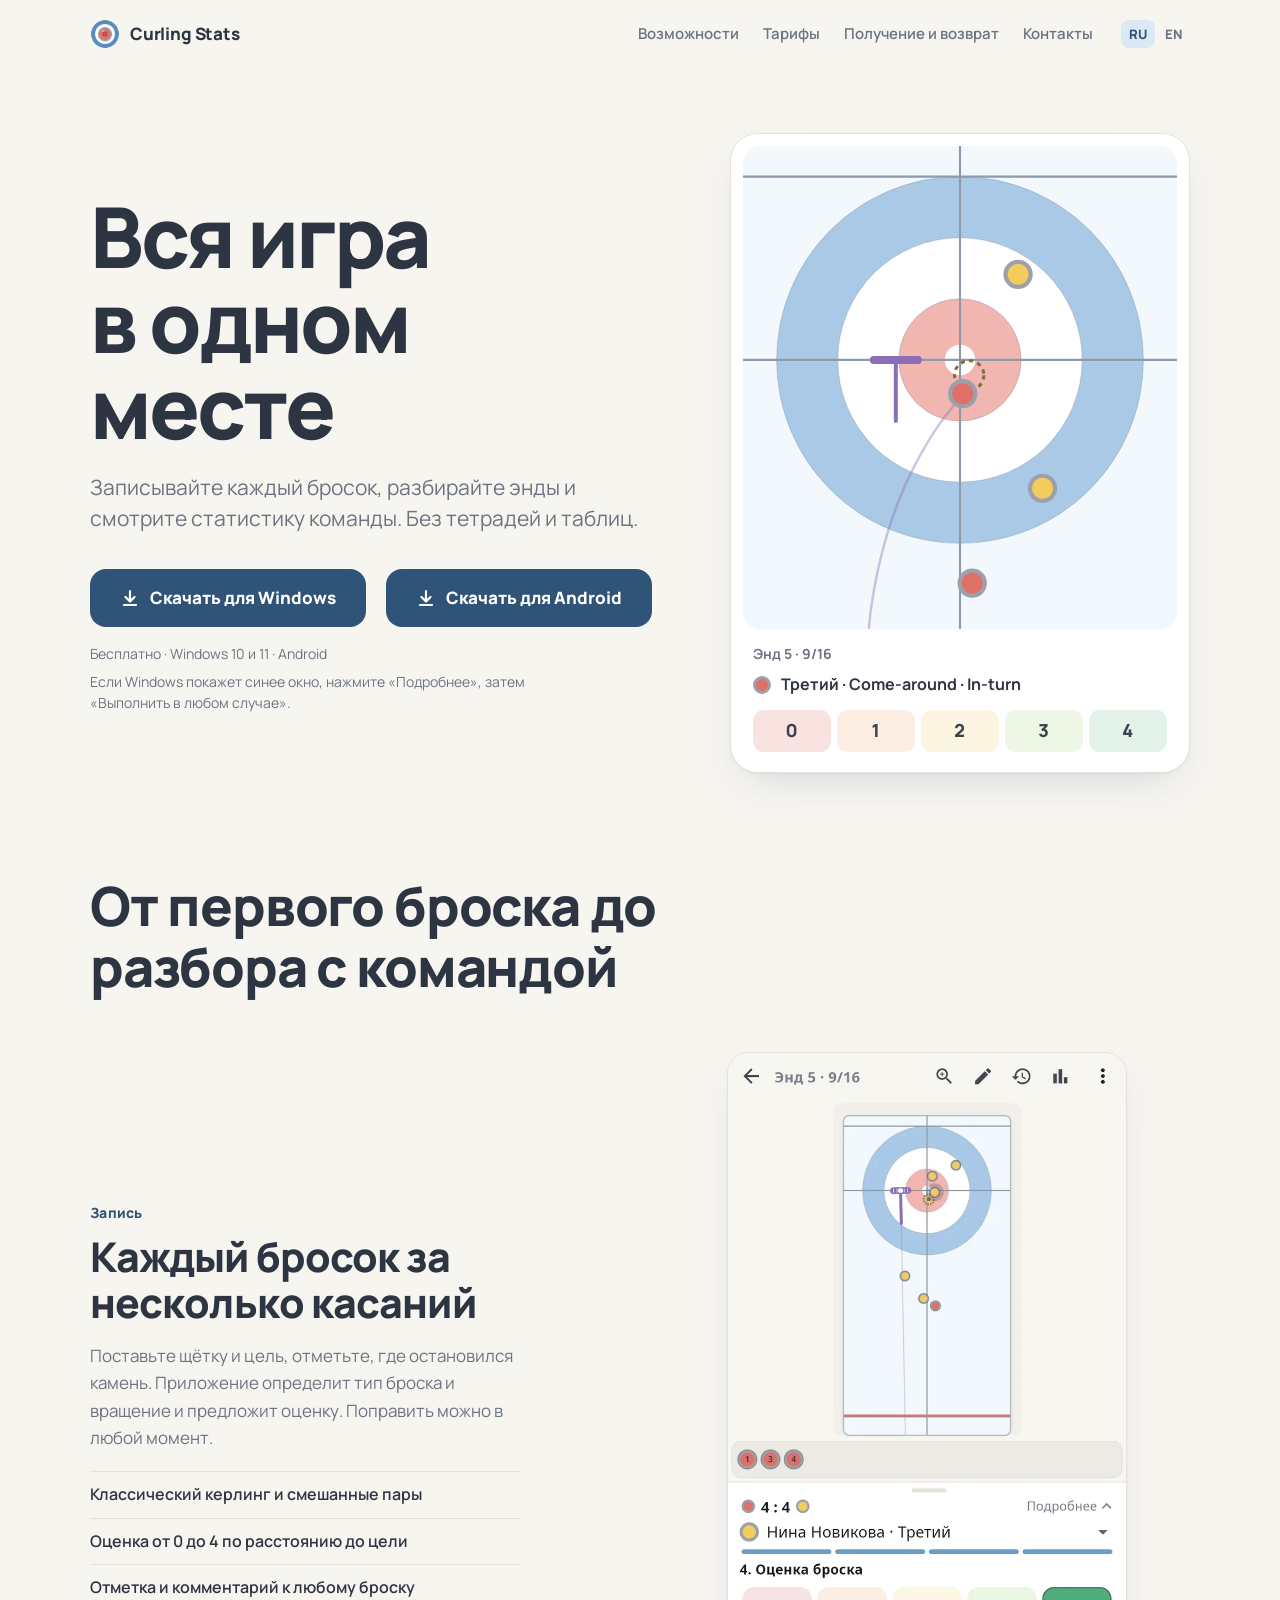
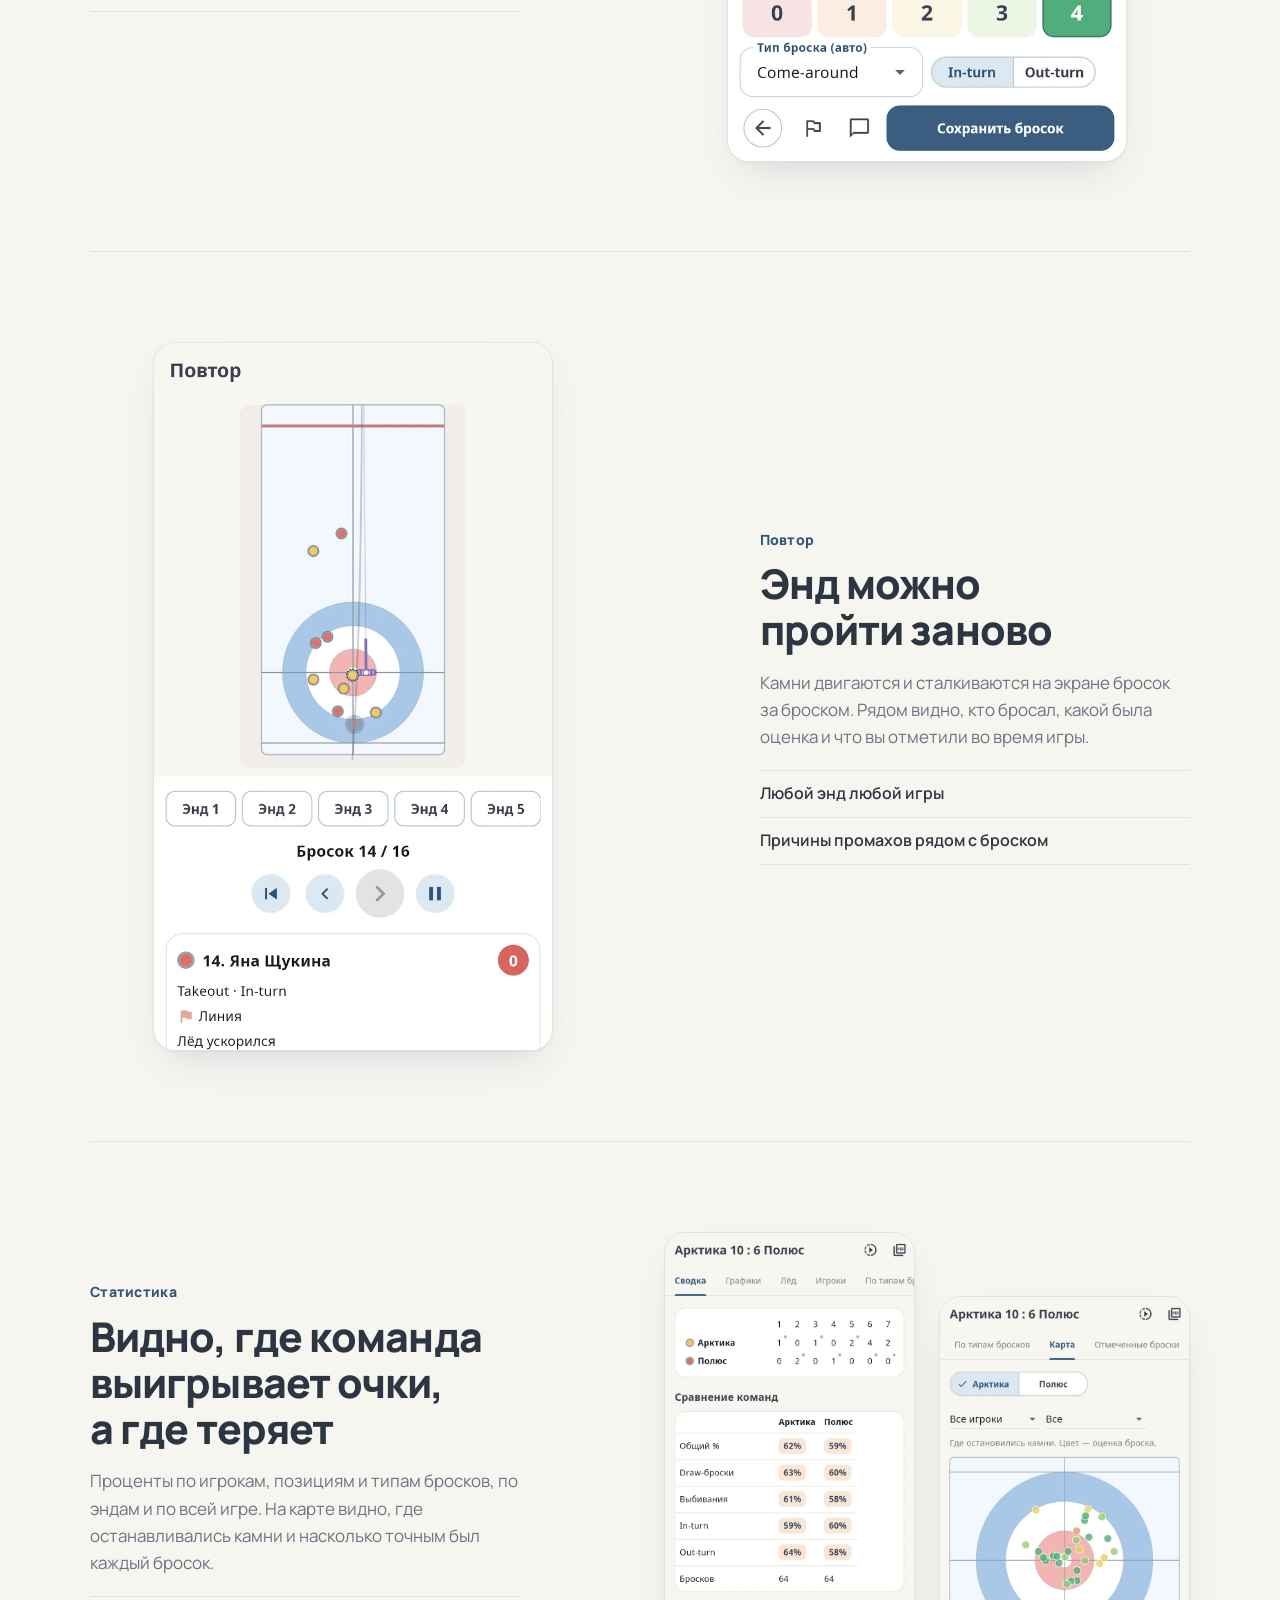
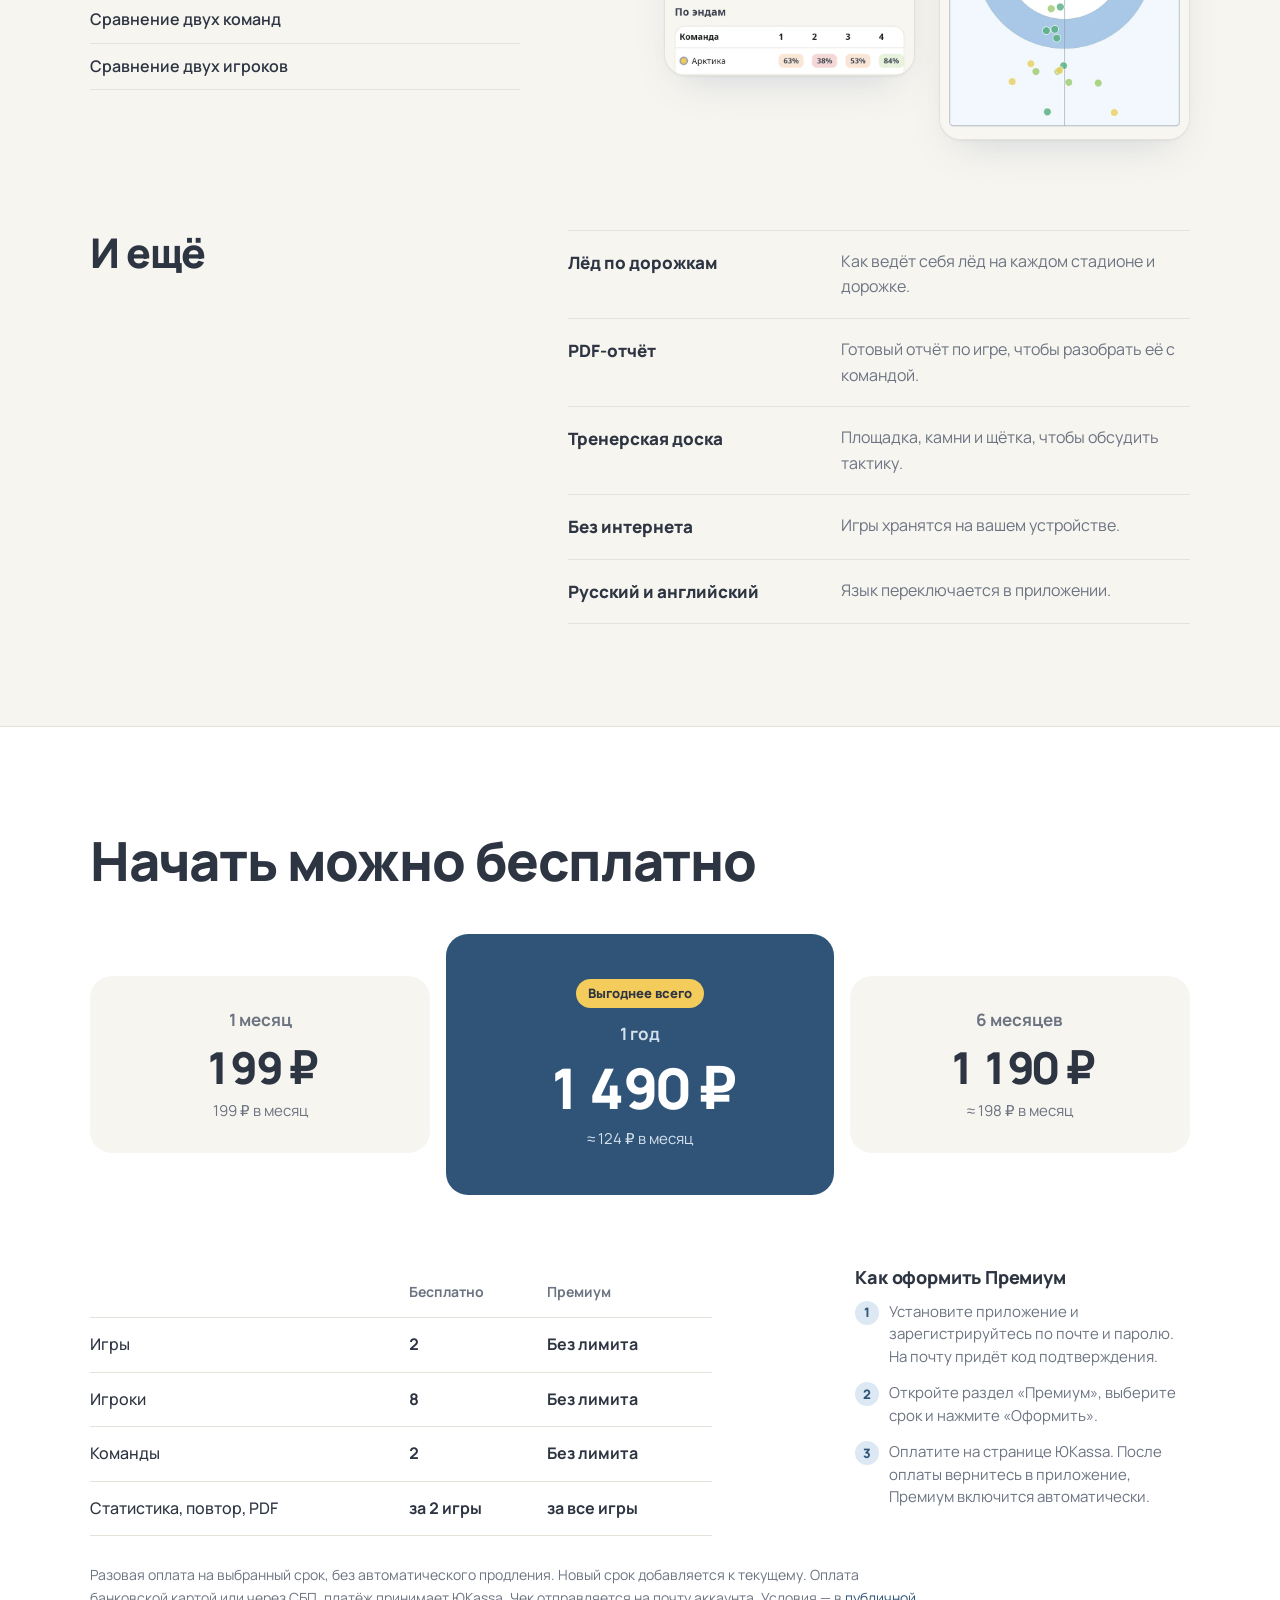
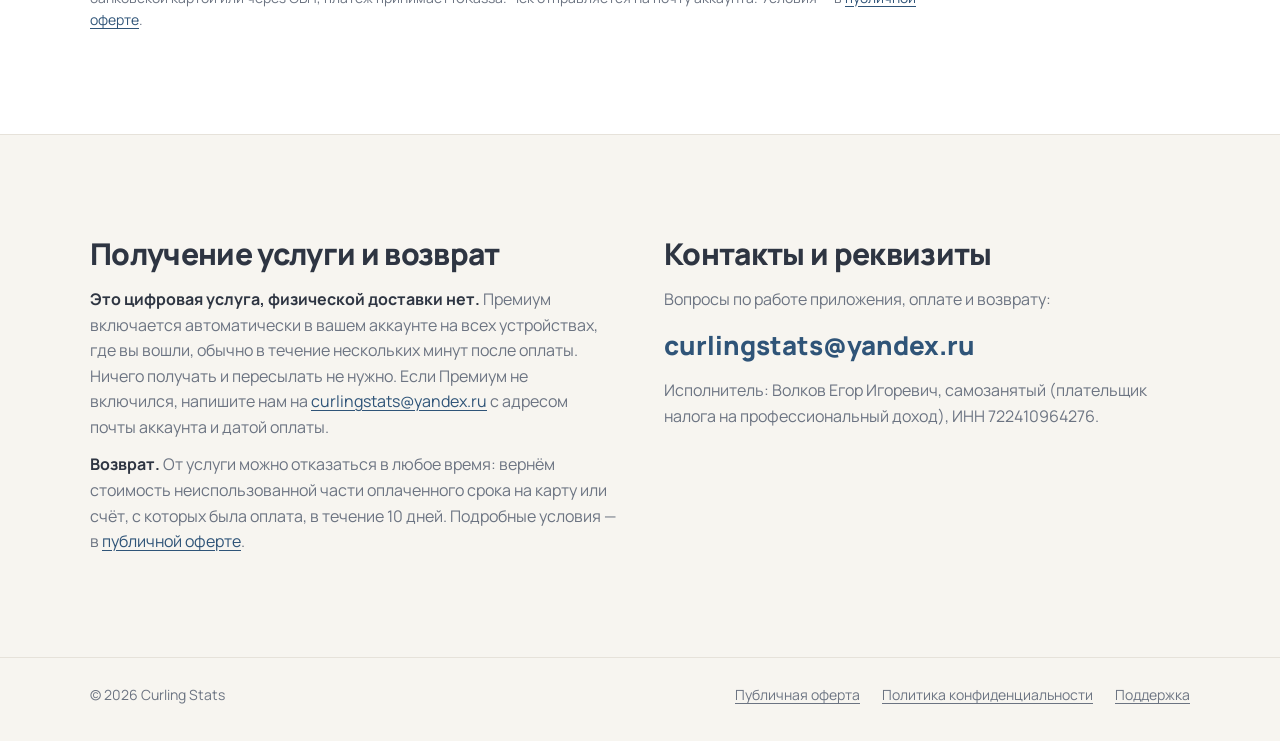
==== commit 15c95ed9: "Add files via upload" ====
--- a/index.html
+++ b/index.html
@@ -41,9 +41,12 @@
         <svg viewBox="0 0 20 20" fill="none" stroke="currentColor" stroke-width="2.2" stroke-linecap="round" stroke-linejoin="round" aria-hidden="true"><path d="M10 3v10M5.5 9 10 13.5 14.5 9M4 17h12"/></svg>
         Скачать для Windows
       </a>
-      <span class="soon">Android: скоро в RuStore</span>
+      <a class="btn" href="https://github.com/Grovlyd/curlingstats-site/releases/latest/download/CurlingStats_Release.apk">
+        <svg viewBox="0 0 20 20" fill="none" stroke="currentColor" stroke-width="2.2" stroke-linecap="round" stroke-linejoin="round" aria-hidden="true"><path d="M10 3v10M5.5 9 10 13.5 14.5 9M4 17h12"/></svg>
+        Скачать для Android
+      </a>
     </div>
-    <p class="fine">Бесплатно · Windows 10 и 11 · 15 МБ</p>
+    <p class="fine">Бесплатно · Windows 10 и 11 · Android</p>
     <p class="hint">Если Windows покажет синее окно, нажмите «Подробнее», затем «Выполнить в любом случае».</p>
   </div>
   <figure class="live" style="margin-block:0">
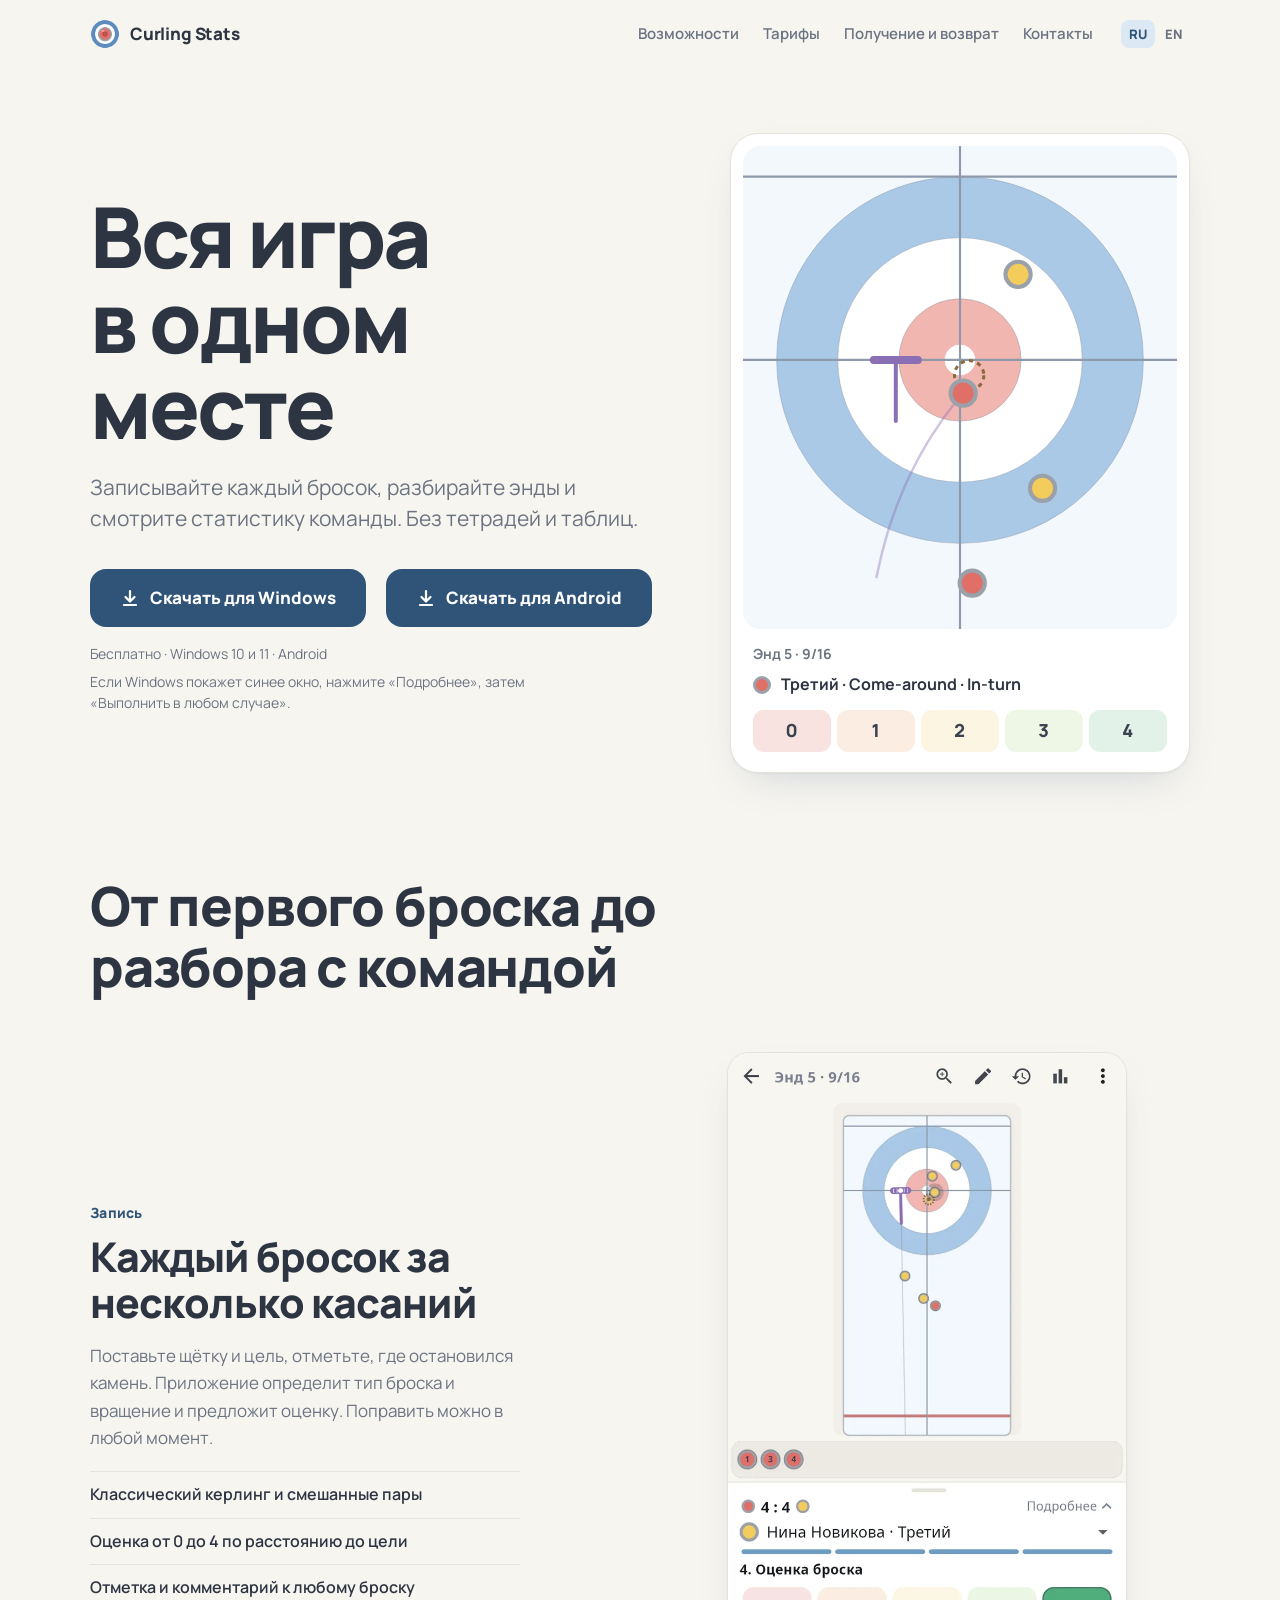
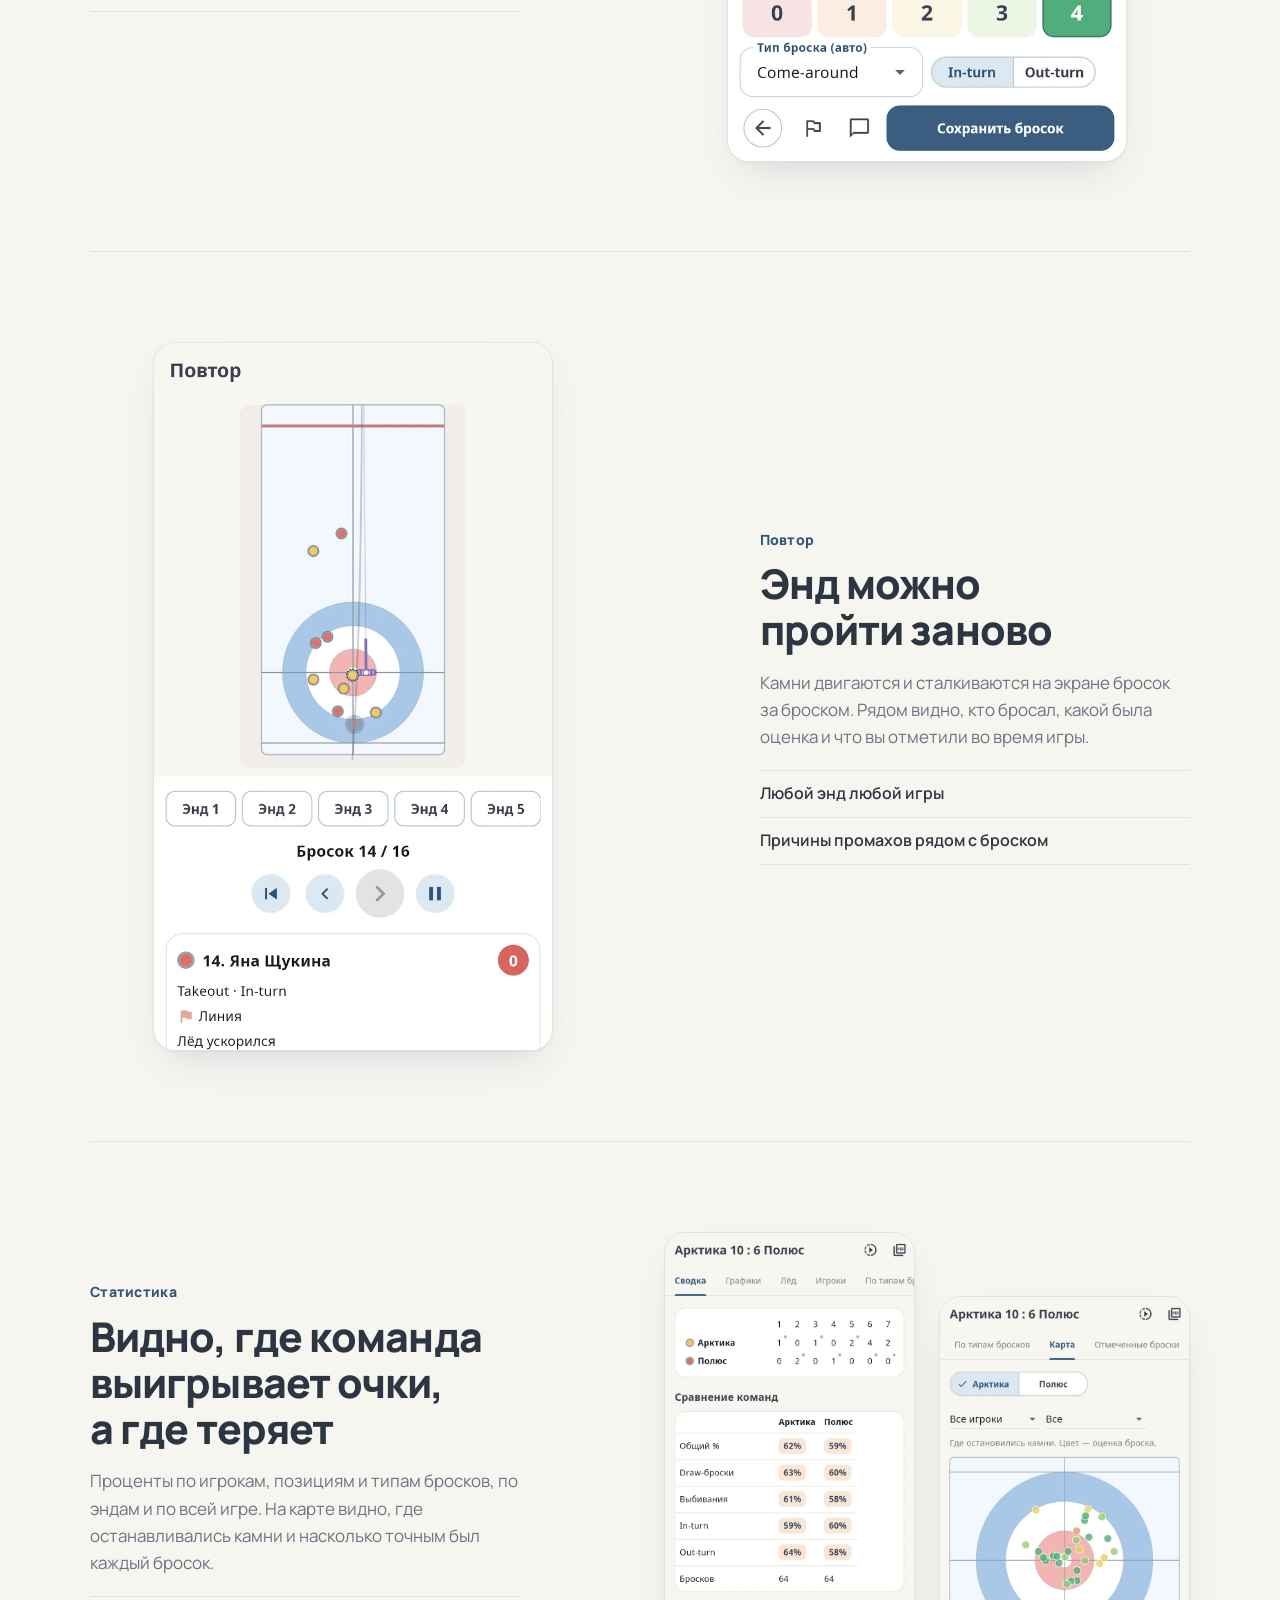
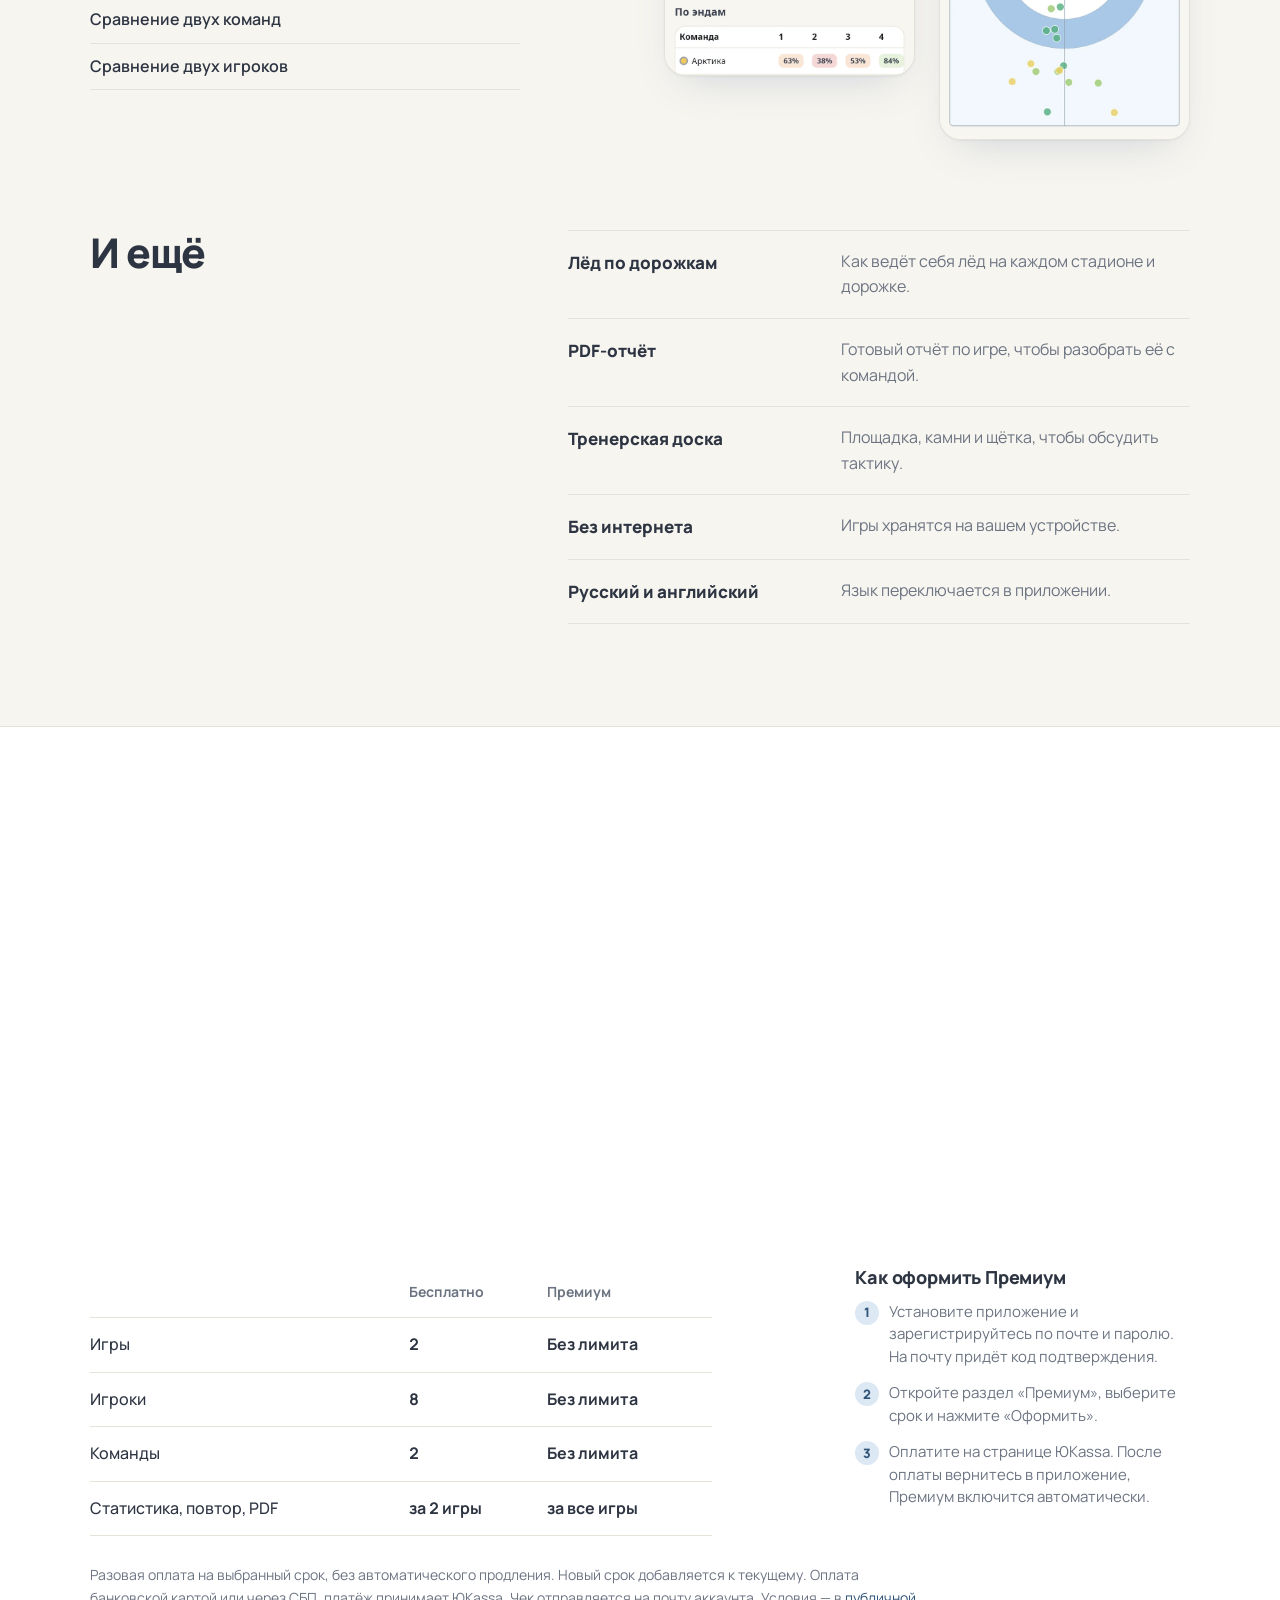
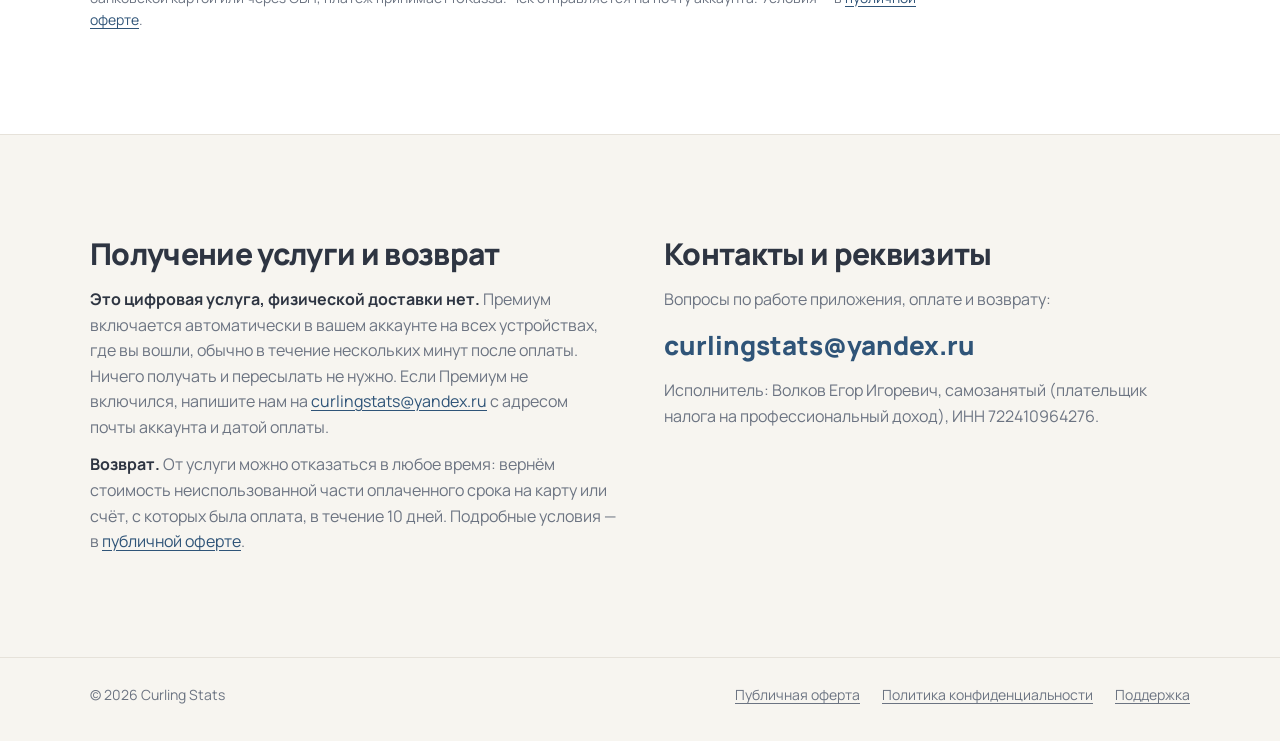
==== commit 1c3092db: "Add files via upload" ====
--- a/index.html
+++ b/index.html
@@ -3,8 +3,8 @@
 <head>
 <meta charset="utf-8">
 <meta name="viewport" content="width=device-width, initial-scale=1">
-<title>Curling Stats — статистика игр по керлингу</title>
-<meta name="description" content="Приложение для тренеров по керлингу: запись бросков, повтор эндов, статистика команды и PDF-отчёт. Бесплатная версия для Windows.">
+<title>Curling Stats — приложение для статистики в керлинге</title>
+<meta name="description" content="Приложение для тренеров по керлингу: запись бросков, повтор эндов, статистика команды и PDF-отчёт. Для Android и Windows, можно начать бесплатно.">
 <link rel="canonical" href="https://curlingstats.ru/">
 <link rel="alternate" hreflang="ru" href="https://curlingstats.ru/">
 <link rel="alternate" hreflang="en" href="https://curlingstats.ru/en/">
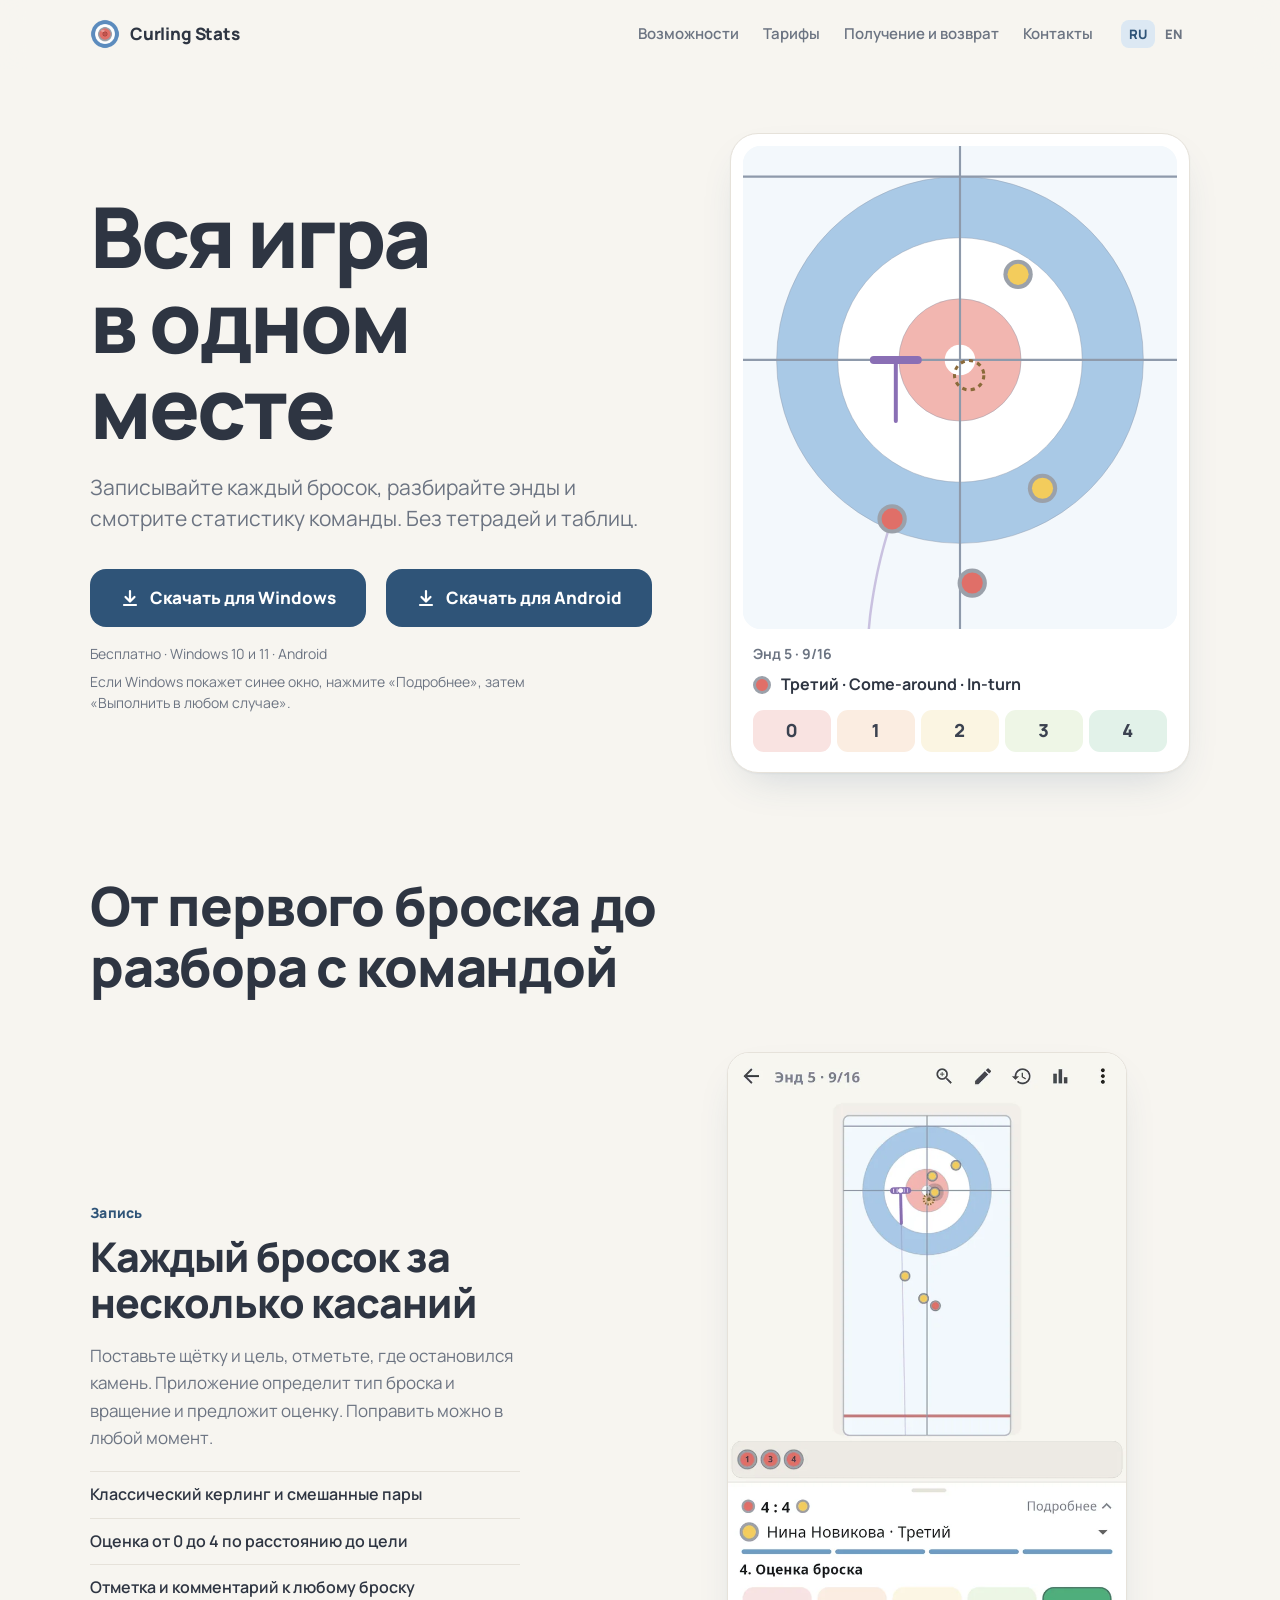
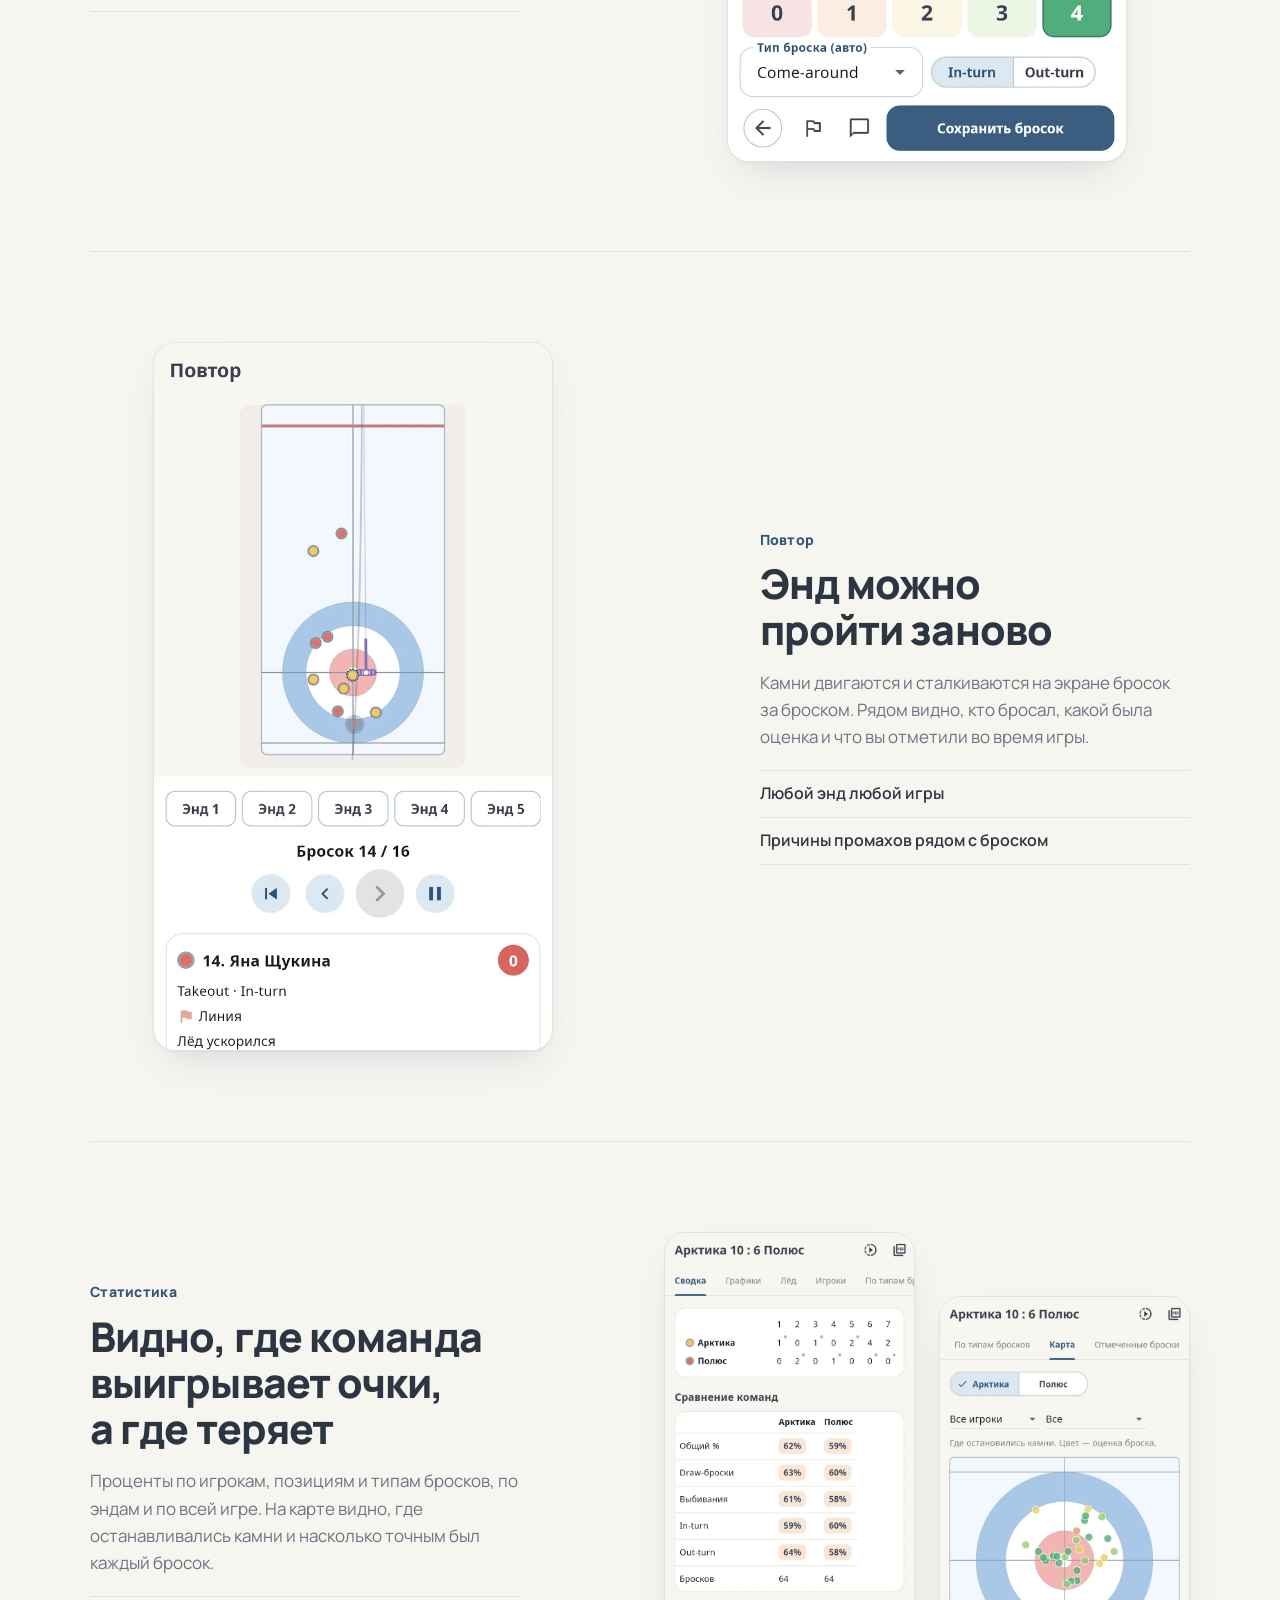
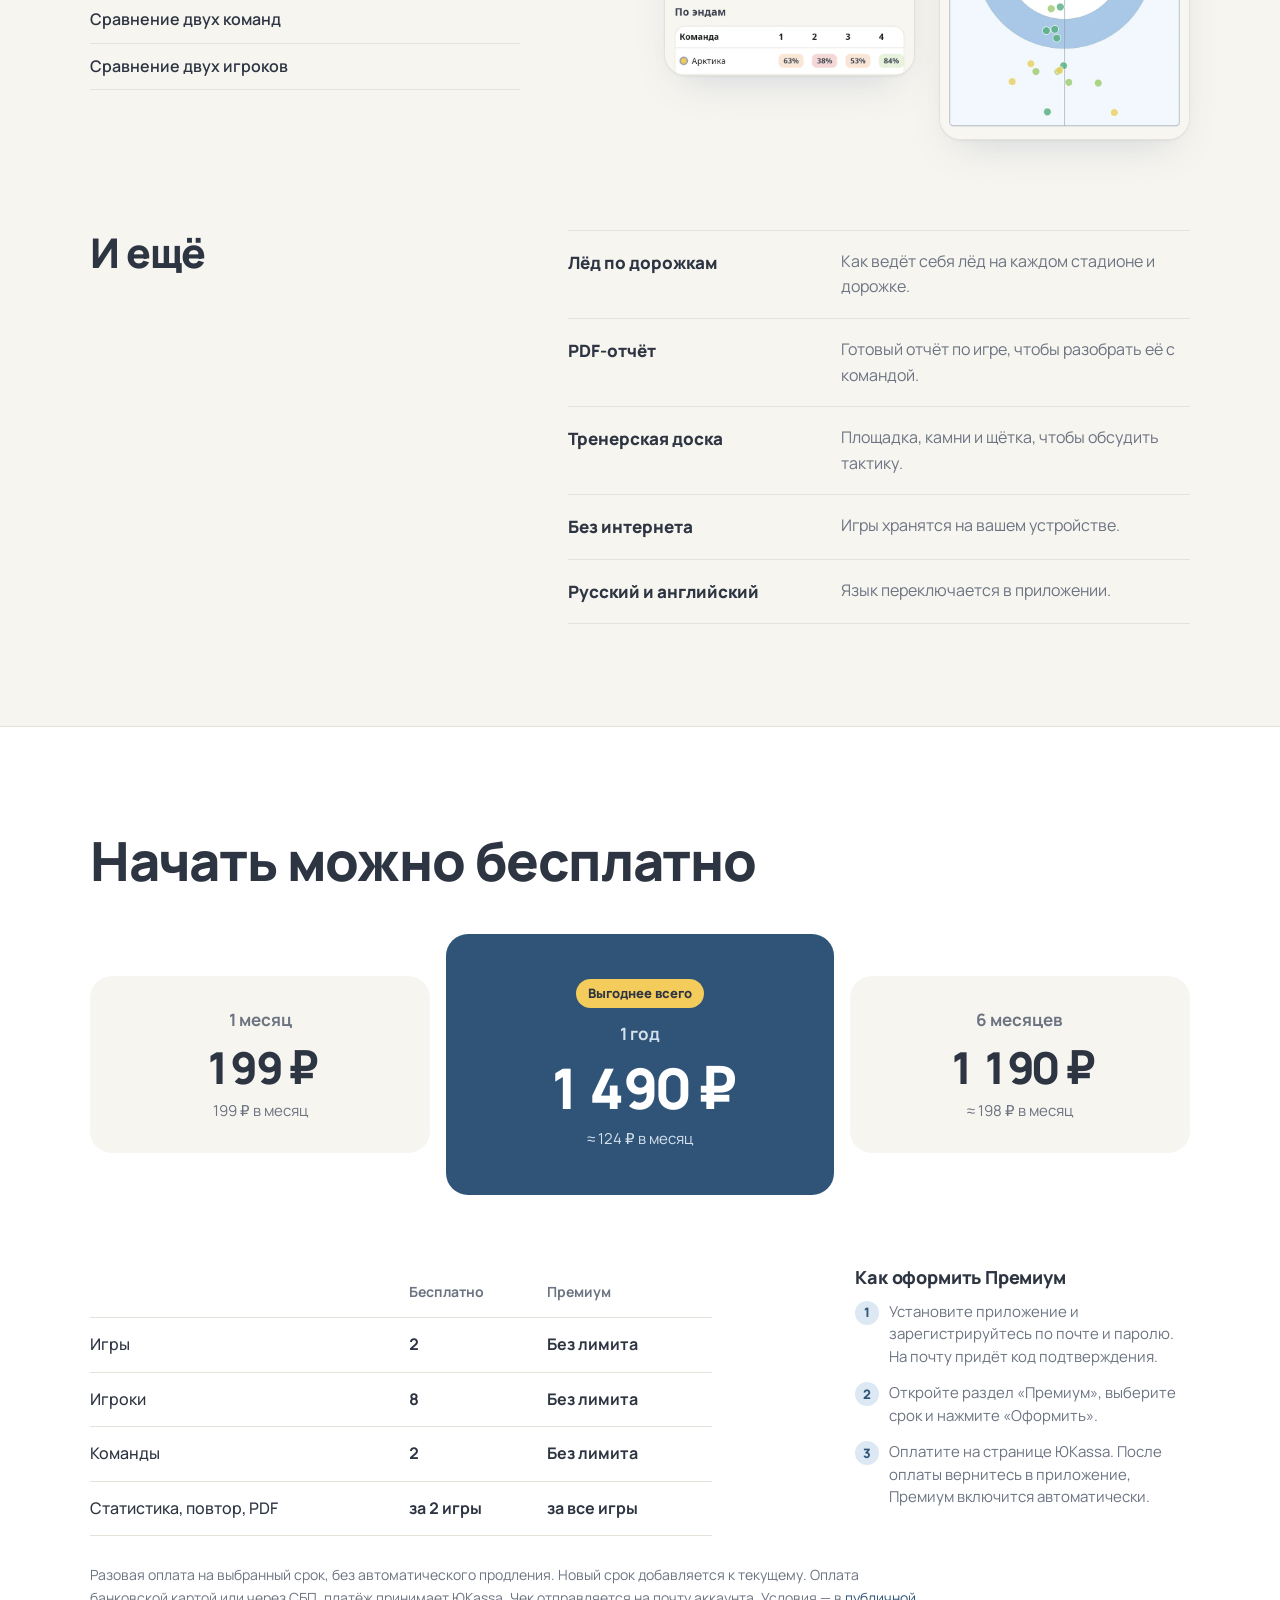
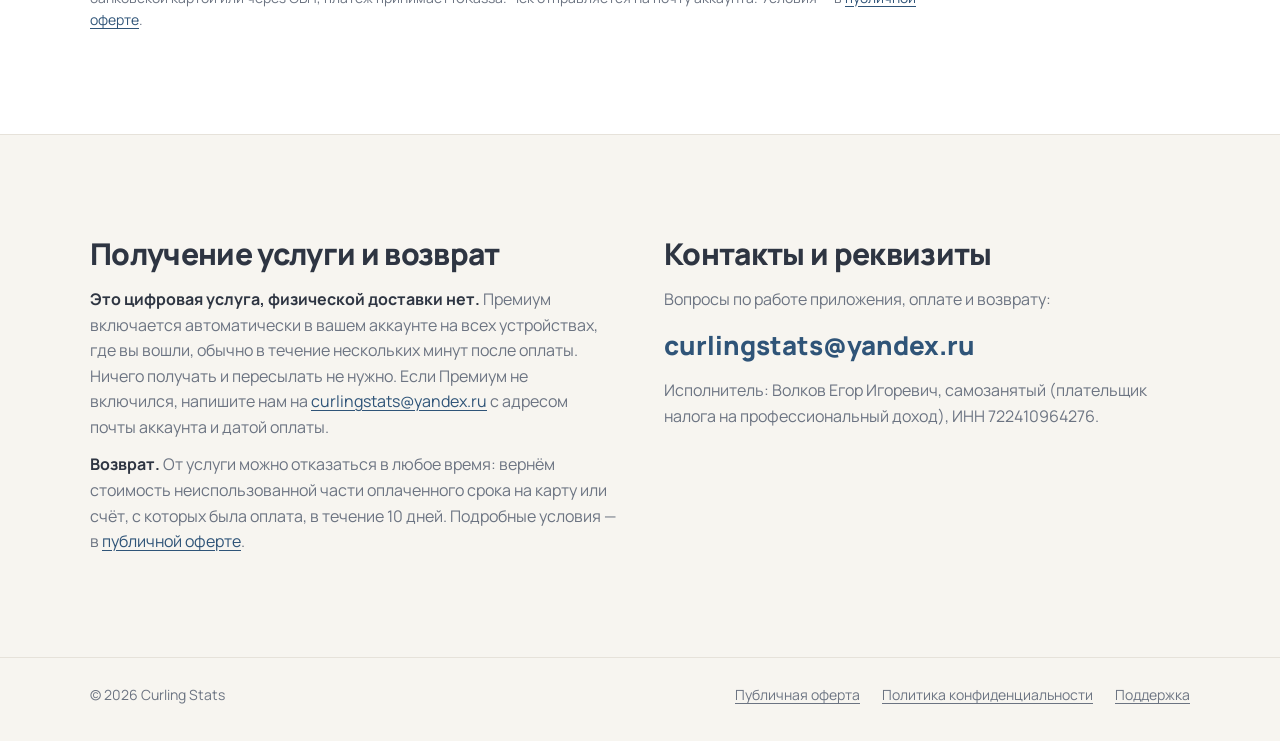
==== commit a8dea95f: "Add files via upload" ====
--- a/index.html
+++ b/index.html
@@ -13,7 +13,9 @@
 <meta property="og:image" content="https://curlingstats.ru/assets/icon-512.png">
 <meta property="og:url" content="https://curlingstats.ru/">
 <meta name="theme-color" content="#F7F5F0">
-<link rel="icon" type="image/png" sizes="96x96" href="assets/icon-96.png">
+<link rel="icon" href="/favicon.ico" sizes="any">
+<link rel="icon" type="image/png" sizes="120x120" href="/assets/icon-120.png">
+<link rel="icon" type="image/png" sizes="192x192" href="/assets/icon-192.png">
 <link rel="apple-touch-icon" href="assets/icon-180.png">
 <link rel="preload" href="assets/fonts/manrope-cyrillic.woff2" as="font" type="font/woff2" crossorigin>
 <link rel="stylesheet" href="style.css">
